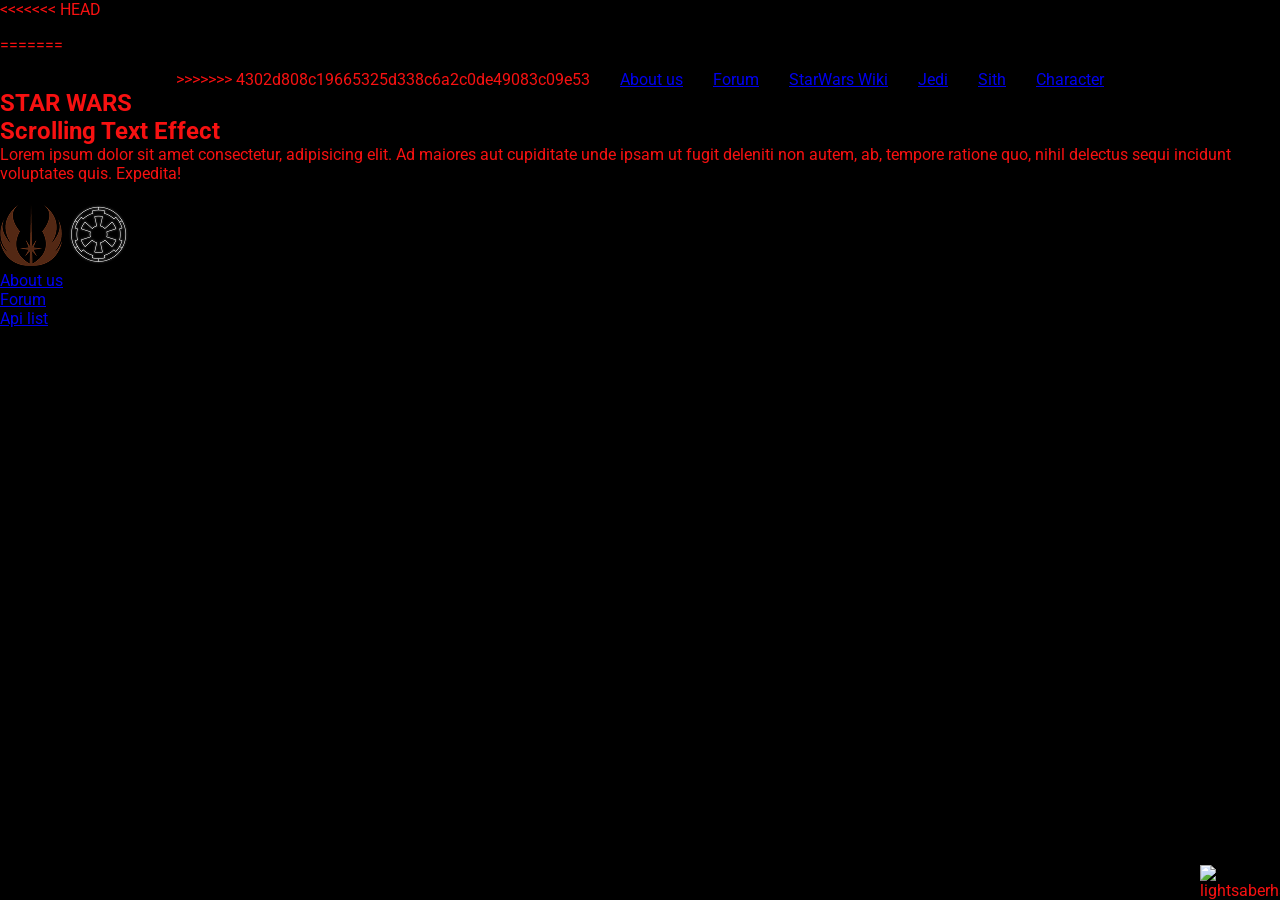
==== index.html @ a145ef0f "resolved merge for header active tags commit" ====
<!doctype html>
<html lang="en">
  <head>
    <meta charset="UTF-8" />
    <meta name="viewport" content="width=device-width, initial-scale=1.0" />
    <link rel="shortcut icon" href="img/favicon.ico" type="image/x-icon" />
    <script src="javascript/lightsaber.js" defer></script>
    <script src="javascript/starbackground.js"defer></script>
    <script src="https://kit.fontawesome.com/493314404e.js" crossorigin="anonymous"></script>
    <link rel="stylesheet" href="css/theme.css" />
    <link rel="stylesheet" href="css/style.css" />
    <link rel="stylesheet" href="css/lightsaber.css" />

    <title>STARWARS WIKI</title>
  </head>
  <body class="darkmode">
    <div id="stars"></div>
    <div class="noise"></div>
    <div id="saberdiv" class="saber-anchor">
      <div id="lightsaber"></div>
    </div>
<<<<<<< HEAD
    <main class="page">
        <header class="site-header">
        <nav class="site-nav" aria-label="Main navigation">
=======
      <header>

        <nav>
          <div class="navbar">
            <button class="menu-toggle" id="menuToggle">
         <img src="img/starfighter.png" alt="menu" class="imgStarfighter" id="imgStarfighter">
        </button>
        <div class="nav-links" id="navLinks">
>>>>>>> 4302d808c19665325d338c6a2c0de49083c09e53
          <a href="src/about.html" class="about">About us</a>
          <a href="src/forum.html" class="forum">Forum</a>
          <a href="index.html" class="wiki active">StarWars Wiki</a>
          <a href="src/jedi.html" class="jedi">Jedi</a>
          <a href="src/sith.html" class="sith">Sith</a>
          <a href="src/character-of-the-day.html" class="character">Character</a>
        </nav>
      </header>
        <div class="wrapper">
          <div class="scroll-text">
            <h1>STAR WARS</h1>
            <h2>Scrolling Text Effect</h2>
            <p>
              Lorem ipsum dolor sit amet consectetur, adipisicing elit. Ad
              maiores aut cupiditate unde ipsam ut fugit deleniti non autem, ab,
              tempore ratione quo, nihil delectus sequi incidunt voluptates
              quis. Expedita!
            </p>
            
          </div>
        </div>
      </main>
      <footer class="footerWrapper">
        <div class="footerMarks">
          <img src="img/Jedi-order.png" alt="">
          <img src="img/Imperial-mark.png" alt="">
        </div>
        <ul class="internalLinkWrapper">
          <li>  <a href="src/about.html" class="about">About us</a></li>
          <li>  <a href="src/forum.html" class="forum">Forum</a></li>
          <li>  <a href="src/apilinks.html" class="character">Api list</a></li>
        </ul>
        <ul class="socialLinkWrapper">
          <li><i class="fa-brands fa-tiktok"></i></li>
          <li><i class="fa-brands fa-instagram"></i></li>
          <li><i class="fa-brands fa-facebook"></i></li>
          <li><i class="fa-brands fa-reddit"></i></li>
        </ul>
      </footer>
    </div>
  </body>
  <script type="module" src="javascript/navbar.js"></script>
</html>
---- css/style.css ----
@import url('https://fonts.googleapis.com/css2?family=Roboto:wght@500;700&display=swap');
:root{
     --navbar-colorone: #2E67F8;
     --navbar-colortwo: #A020F0;
     --navbar-colorthree: #FFE81F;
     --navbar-colorfour: #2FF924;
     --navbar-colorfive: #BC1E22;
    --navbar-colorsix: #ff9f1a;
}
*{
    margin: 0;
    padding: 0;    
    font-family: Roboto
}
body{
    background-color: transparent;
    color: var(--ink);

}

.lightmode{
    background-color: antiquewhite;
    color: rgb(47, 249, 36);
}
.darkmode{
        background-color: rgb(0, 0, 0);
    color: rgb(247, 17, 17);
}

header {
    margin-top: 1rem;
    z-index: 20;
}

/* NAVBAR */

.navbar{
    background-color: transparent;
    display: flex;
    justify-content: center;
    align-items: center;
    position: relative;
     z-index: 1000;
}

.nav-links{
    background-color: transparent;
    display:flex;
    gap:30px;
   
}

.menu-toggle{
    display: none;
    background: none;
    border: none;
    cursor: pointer;
}

.menu-toggle img{
    width: 40px;
}


@media (max-width:768px){

header {
    margin-top: 0.75rem;
}

.navbar{
    justify-content:flex-end;
    padding:10px;
   
    
}

.nav-links{
    display:none;
    flex-direction:column;
    position:absolute;
    top:60px;
    width:100%;
    text-align:center;
    gap:5px;
}

.imgStarfighter{
 
    transform: rotate(-90deg);
}

.imgStarfighter.active{
     transform: rotate(180deg);
}
.nav-links.active{
   
    padding: 10px 0 10px 0;
    display:flex;
<<<<<<< HEAD
    z-index: 10;
=======
    width: 100px;
    gap: 10px;
   
    
>>>>>>> 4302d808c19665325d338c6a2c0de49083c09e53
}

.menu-toggle{
    display:block;
}

}   

.scroll-text{
    justify-content: center;
    justify-self: center;
}
p{
    margin-bottom: 20px;
}
---- css/lightsaber.css ----
.saber-anchor{
  position: fixed;
  bottom: 0;
  right: 0;
  width: 5rem;
  height: 15rem;
  z-index: 10;
}

#lightsaber{
  position: absolute;
  bottom: 7rem;
  left: 50%;
  transform: translateX(-50%);
  width: 1rem;
  border-top-left-radius: 20px;
  border-top-right-radius: 20px;
  border-bottom-left-radius: 15px;
  border-bottom-right-radius: 15px;
background: #24CE24;
background: -moz-linear-gradient(left, #24CE24 0%, #1FB11F 44%, #24CE24 100%);
background: -webkit-linear-gradient(left, #24CE24 0%, #1FB11F 44%, #24CE24 100%);
background: linear-gradient(to right, #24CE24 0%, #1FB11F 44%, #24CE24 100%);
  z-index: 2;
}
#saberhandle{
  position: absolute;
  bottom: 0;
  right: 0;
  width: 5rem;
  z-index: 1;
}
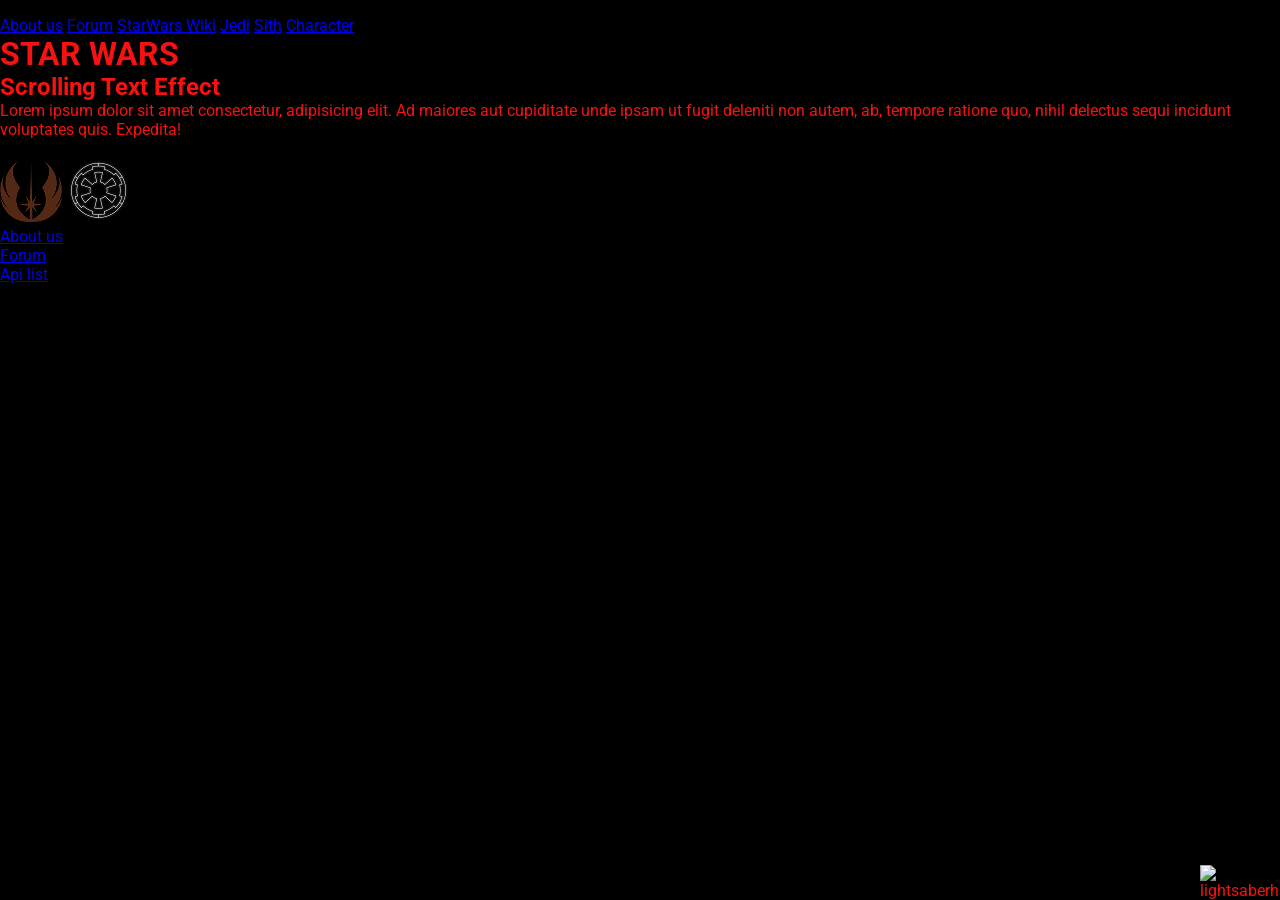
==== commit dc3e7856: "footer added to all pages, styling almost done" ====
--- a/index.html
+++ b/index.html
@@ -19,20 +19,9 @@
     <div id="saberdiv" class="saber-anchor">
       <div id="lightsaber"></div>
     </div>
-<<<<<<< HEAD
     <main class="page">
         <header class="site-header">
         <nav class="site-nav" aria-label="Main navigation">
-=======
-      <header>
-
-        <nav>
-          <div class="navbar">
-            <button class="menu-toggle" id="menuToggle">
-         <img src="img/starfighter.png" alt="menu" class="imgStarfighter" id="imgStarfighter">
-        </button>
-        <div class="nav-links" id="navLinks">
->>>>>>> 4302d808c19665325d338c6a2c0de49083c09e53
           <a href="src/about.html" class="about">About us</a>
           <a href="src/forum.html" class="forum">Forum</a>
           <a href="index.html" class="wiki active">StarWars Wiki</a>
--- a/css/style.css
+++ b/css/style.css
@@ -97,14 +97,10 @@
    
     padding: 10px 0 10px 0;
     display:flex;
-<<<<<<< HEAD
-    z-index: 10;
-=======
     width: 100px;
     gap: 10px;
    
     
->>>>>>> 4302d808c19665325d338c6a2c0de49083c09e53
 }
 
 .menu-toggle{
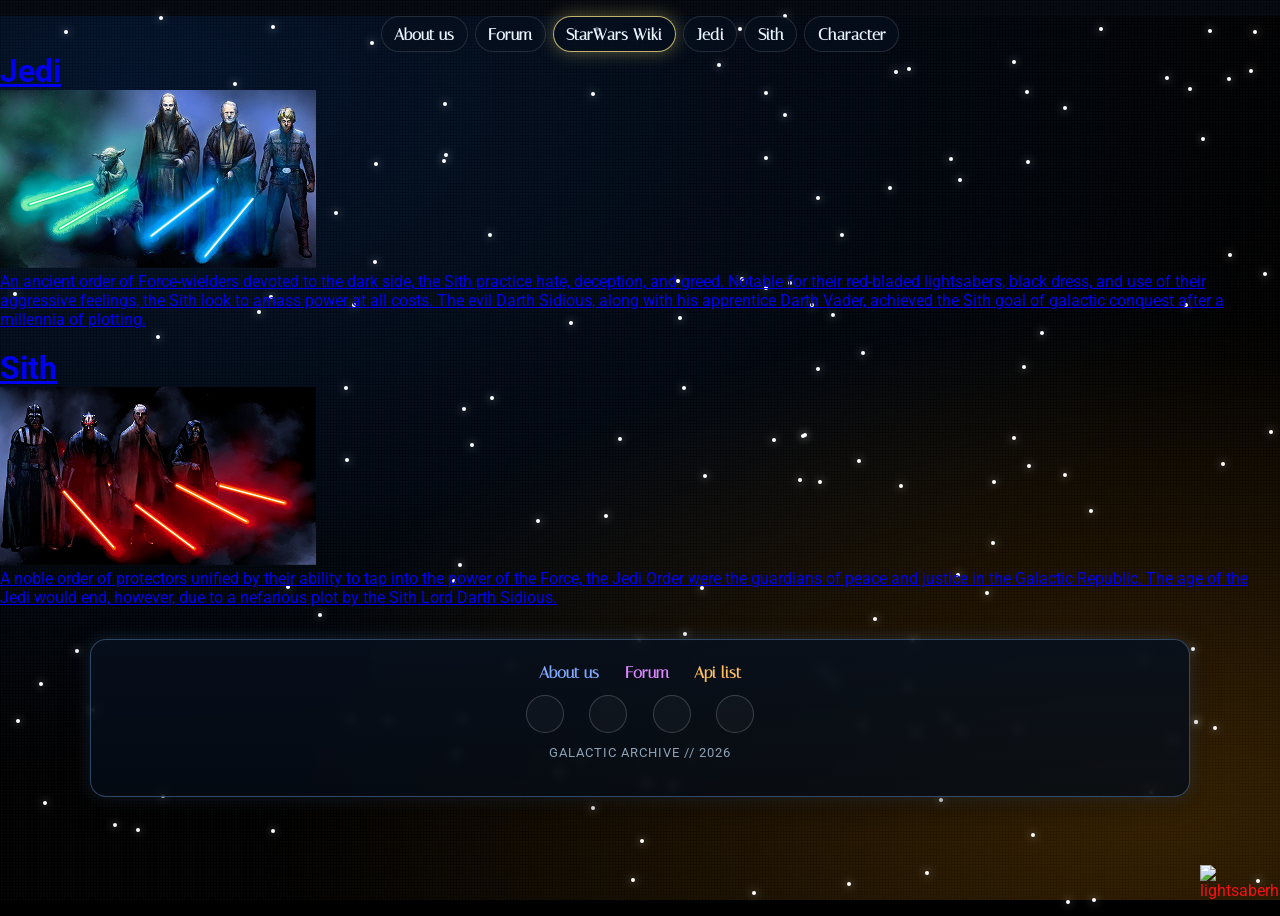
==== commit 769b23bb: "Merge branch 'main' of https://github.com/andi49/Starwars-wiki" ====
--- a/index.html
+++ b/index.html
@@ -5,7 +5,7 @@
     <meta name="viewport" content="width=device-width, initial-scale=1.0" />
     <link rel="shortcut icon" href="img/favicon.ico" type="image/x-icon" />
     <script src="javascript/lightsaber.js" defer></script>
-    <script src="javascript/starbackground.js"defer></script>
+    <script src="javascript/starbackground.js" defer></script>
     <script src="https://kit.fontawesome.com/493314404e.js" crossorigin="anonymous"></script>
     <link rel="stylesheet" href="css/theme.css" />
     <link rel="stylesheet" href="css/style.css" />
@@ -30,25 +30,37 @@
           <a href="src/character-of-the-day.html" class="character">Character</a>
         </nav>
       </header>
-        <div class="wrapper">
-          <div class="scroll-text">
-            <h1>STAR WARS</h1>
-            <h2>Scrolling Text Effect</h2>
-            <p>
-              Lorem ipsum dolor sit amet consectetur, adipisicing elit. Ad
-              maiores aut cupiditate unde ipsam ut fugit deleniti non autem, ab,
-              tempore ratione quo, nihil delectus sequi incidunt voluptates
-              quis. Expedita!
-            </p>
-            
-          </div>
+      <main>
+        <div id="contentwrapper">
+            <div id="jedidiv" class="leftcontent" >
+                <a href="src/jedi.html"><h1>Jedi</h1>
+                <img src="img/Jedi.png" alt="">
+                <div><p>
+
+                    An ancient order of Force-wielders devoted to the dark side, the Sith practice hate, 
+                    deception, and greed. Notable for their red-bladed lightsabers, black dress, 
+                    and use of their aggressive feelings, the Sith look to amass power at all costs. 
+                    The evil Darth Sidious, along with his apprentice Darth Vader,
+                    achieved the Sith goal of galactic conquest after a millennia of plotting.
+                </p>
+                </div>
+                </a>
+            </div>
+            <div id="sithdiv" class="rightcontent">
+                <a href="src/Sith.html">
+                    <h1>Sith</h1>
+                    <img src="img/Sith.png" alt="">
+                    <div>
+                        <p>
+                            A noble order of protectors unified by their ability to tap into the power of the Force, 
+                            the Jedi Order were the guardians of peace and justice in the Galactic Republic. 
+                            The age of the Jedi would end, however, due to a nefarious plot by the Sith Lord Darth Sidious.
+                        </p>
+                    </div>
+                </a>
+            </div>
         </div>
-      </main>
       <footer class="footerWrapper">
-        <div class="footerMarks">
-          <img src="img/Jedi-order.png" alt="">
-          <img src="img/Imperial-mark.png" alt="">
-        </div>
         <ul class="internalLinkWrapper">
           <li>  <a href="src/about.html" class="about">About us</a></li>
           <li>  <a href="src/forum.html" class="forum">Forum</a></li>
@@ -60,6 +72,7 @@
           <li><i class="fa-brands fa-facebook"></i></li>
           <li><i class="fa-brands fa-reddit"></i></li>
         </ul>
+        <p class="footerMeta">Galactic Archive // 2026</p>
       </footer>
     </div>
   </body>
--- a/css/theme.css
+++ b/css/theme.css
@@ -0,0 +1,296 @@
+@import url('https://fonts.googleapis.com/css2?family=Orbitron:wght@500;700&family=Exo+2:wght@400;600&display=swap');
+@import url('https://fonts.googleapis.com/css2?family=Italiana&display=swap');
+
+:root {
+  --ink: #eaf4ff;
+  --muted: #9bb2c7;
+  --accent: #ffd24d;
+  --accent-strong: #ffae00;
+  --panel: rgba(8, 17, 30, 0.82);
+  --line: rgba(122, 182, 255, 0.35);
+  --nav-about: #83a9ff;
+  --nav-forum: #db87ff;
+  --nav-wiki: #ffea86;
+  --nav-jedi: #92ff8c;
+  --nav-sith: #ff8f8f;
+  --nav-character: #ffbe5c;
+}
+
+* {
+  box-sizing: border-box;
+}
+
+html {
+  background-color: #04070d;
+}
+
+body {
+  min-height: 100vh;
+  color: var(--ink);
+  font-family: 'Exo 2', sans-serif;
+  overflow-x: hidden;
+  position: relative;
+  background:
+    radial-gradient(1200px 700px at 10% 10%, rgba(9, 52, 117, 0.35), transparent),
+    radial-gradient(900px 500px at 90% 90%, rgba(255, 153, 0, 0.2), transparent),
+    #04070d;
+  background-attachment: fixed;
+}
+
+#stars {
+  position: fixed;
+  inset: 0;
+  z-index: 0;
+  pointer-events: none;
+}
+
+.star {
+  position: absolute;
+  width: 4px;
+  height: 4px;
+  background-color: #fff;
+  border-radius: 20px;
+  box-shadow: 0 0 10px rgba(255, 255, 255, 0.75);
+  animation: glowing 2s infinite alternate ease-in-out;
+}
+
+.noise {
+  position: fixed;
+  inset: 0;
+  pointer-events: none;
+  opacity: 0.12;
+  background-image: radial-gradient(circle at 2px 2px, rgba(255, 255, 255, 0.2) 1px, transparent 0);
+  background-size: 3px 3px;
+  z-index: 1;
+}
+
+header,
+main,
+footer,
+.saber-anchor {
+  position: relative;
+  z-index: 2;
+}
+
+.site-nav,
+.nav-links {
+  display: flex;
+  flex-wrap: wrap;
+  justify-content: center;
+  gap: 0.45rem;
+  
+}
+
+.site-nav a,
+.nav-links a {
+  text-decoration: none;
+  color: var(--ink);
+  border: 1px solid rgba(255, 255, 255, 0.12);
+  background: rgba(6, 15, 30, 0.68);
+  padding: 0.48rem 0.78rem;
+  border-radius: 999px;
+  transition: transform 180ms ease, box-shadow 180ms ease, border-color 180ms ease;
+}
+
+.about { color: var(--nav-about);
+  font-family: "Italiana", sans-serif;
+  font-weight: 700;
+  font-style: normal; 
+}
+.forum { color: var(--nav-forum);  
+  font-family: "Italiana", sans-serif;
+  font-weight: 700;
+  font-style: normal;
+}
+.wiki { color: var(--nav-wiki);
+  font-family: "Italiana", sans-serif;
+  font-weight: 700;
+  font-style: normal; 
+}
+.jedi { color: var(--nav-jedi);
+  font-family: "Italiana", sans-serif;
+  font-weight: 700;
+  font-style: normal; 
+}
+.sith { color: var(--nav-sith);
+  font-family: "Italiana", sans-serif;
+  font-weight: 700;
+  font-style: normal;
+}
+.character { color: var(--nav-character);
+  font-family: "Italiana", sans-serif;
+  font-weight: 700;
+  font-style: normal;  
+}
+
+.site-nav a:hover,
+.nav-links a:hover {
+  transform: translateY(-2px);
+}
+
+.about:hover {
+  border-color: rgba(131, 169, 255, 0.7);
+  box-shadow: 0 0 18px rgba(131, 169, 255, 0.35);
+}
+
+.forum:hover {
+  border-color: rgba(219, 135, 255, 0.7);
+  box-shadow: 0 0 18px rgba(219, 135, 255, 0.35);
+}
+
+.wiki:hover {
+  border-color: rgba(255, 234, 134, 0.75);
+  box-shadow: 0 0 18px rgba(255, 234, 134, 0.35);
+}
+
+.jedi:hover {
+  border-color: rgba(146, 255, 140, 0.75);
+  box-shadow: 0 0 18px rgba(146, 255, 140, 0.35);
+}
+
+.sith:hover {
+  border-color: rgba(255, 143, 143, 0.75);
+  box-shadow: 0 0 18px rgba(255, 143, 143, 0.35);
+}
+
+.character:hover {
+  border-color: rgba(255, 190, 92, 0.75);
+  box-shadow: 0 0 18px rgba(255, 190, 92, 0.35);
+}
+
+.site-nav .character.active {
+  border-color: rgba(255, 210, 77, 0.55);
+  box-shadow: 0 0 22px rgba(255, 174, 0, 0.26);
+}
+
+.site-nav .about.active {
+  border-color: rgba(131, 169, 255, 0.7);
+  box-shadow: 0 0 18px rgba(131, 169, 255, 0.35);
+}
+
+.site-nav .forum.active {
+  border-color: rgba(219, 135, 255, 0.7);
+  box-shadow: 0 0 18px rgba(219, 135, 255, 0.35);
+}
+
+
+.site-nav .wiki.active {
+  border-color: rgba(255, 234, 134, 0.75);
+  box-shadow: 0 0 18px rgba(255, 234, 134, 0.35);
+}
+
+.site-nav .jedi.active {
+  border-color: rgba(146, 255, 140, 0.75);
+  box-shadow: 0 0 18px rgba(146, 255, 140, 0.35);
+}
+
+.site-nav .sith.active {
+  border-color: rgba(255, 143, 143, 0.75);
+  box-shadow: 0 0 18px rgba(255, 143, 143, 0.35);
+}
+
+@keyframes glowing {
+  0% {
+    opacity: 0.35;
+    transform: scale(0.8);
+  }
+  100% {
+    opacity: 0.9;
+    transform: scale(1.35);
+  }
+}
+
+
+/* FOOTER */
+
+.footerWrapper,
+footer {
+  width: min(1100px, 92%);
+  margin: 2rem auto 1rem;
+  padding: 1rem 1.2rem;
+  border: 1px solid var(--line);
+  border-radius: 16px;
+  background: linear-gradient(180deg, rgba(7, 16, 29, 0.88), rgba(5, 12, 22, 0.82));
+  box-shadow: 0 10px 30px rgba(0, 0, 0, 0.35), 0 0 18px rgba(122, 182, 255, 0.18);
+  backdrop-filter: blur(5px);
+  justify-content: center;
+  justify-self: center;
+}
+
+.socialLinkWrapper,
+.internalLinkWrapper {
+  display: flex;
+  justify-content: center;
+  align-items: center;
+  gap: clamp(0.8rem, 3vw, 1.6rem);
+  padding: 0.4rem 0;
+}
+
+.socialLinkWrapper {
+  font-size: 1.15rem;
+}
+
+.internalLinkWrapper {
+  flex-wrap: wrap;
+  font-size: 1rem;
+}
+
+.socialLinkWrapper li,
+.internalLinkWrapper li {
+  list-style: none;
+}
+
+.internalLinkWrapper a,
+.socialLinkWrapper a {
+  text-decoration: none;
+}
+
+.socialLinkWrapper li {
+  width: 38px;
+  height: 38px;
+  display: grid;
+  place-items: center;
+  border: 1px solid rgba(255, 255, 255, 0.18);
+  border-radius: 999px;
+  background: rgba(255, 255, 255, 0.03);
+  transition: transform 150ms ease, box-shadow 150ms ease, border-color 150ms ease;
+}
+
+.socialLinkWrapper li:hover {
+  transform: translateY(-2px);
+  border-color: rgba(255, 210, 77, 0.5);
+  box-shadow: 0 0 14px rgba(255, 210, 77, 0.22);
+}
+
+.footerMeta {
+  margin-top: 0.35rem;
+  text-align: center;
+  font-size: 0.8rem;
+  letter-spacing: 0.08em;
+  text-transform: uppercase;
+  color: var(--muted);
+  opacity: 0.9;
+}
+
+@media (max-width: 700px) {
+  .footerWrapper,
+  footer {
+    padding: 0.9rem;
+  }
+}
+
+.fa-tiktok{
+    color: white;
+}
+
+.fa-instagram{
+    color: #833ab4;
+}
+
+.fa-facebook{
+    color: blue;
+}
+
+.fa-reddit{
+    color: orangered;
+}
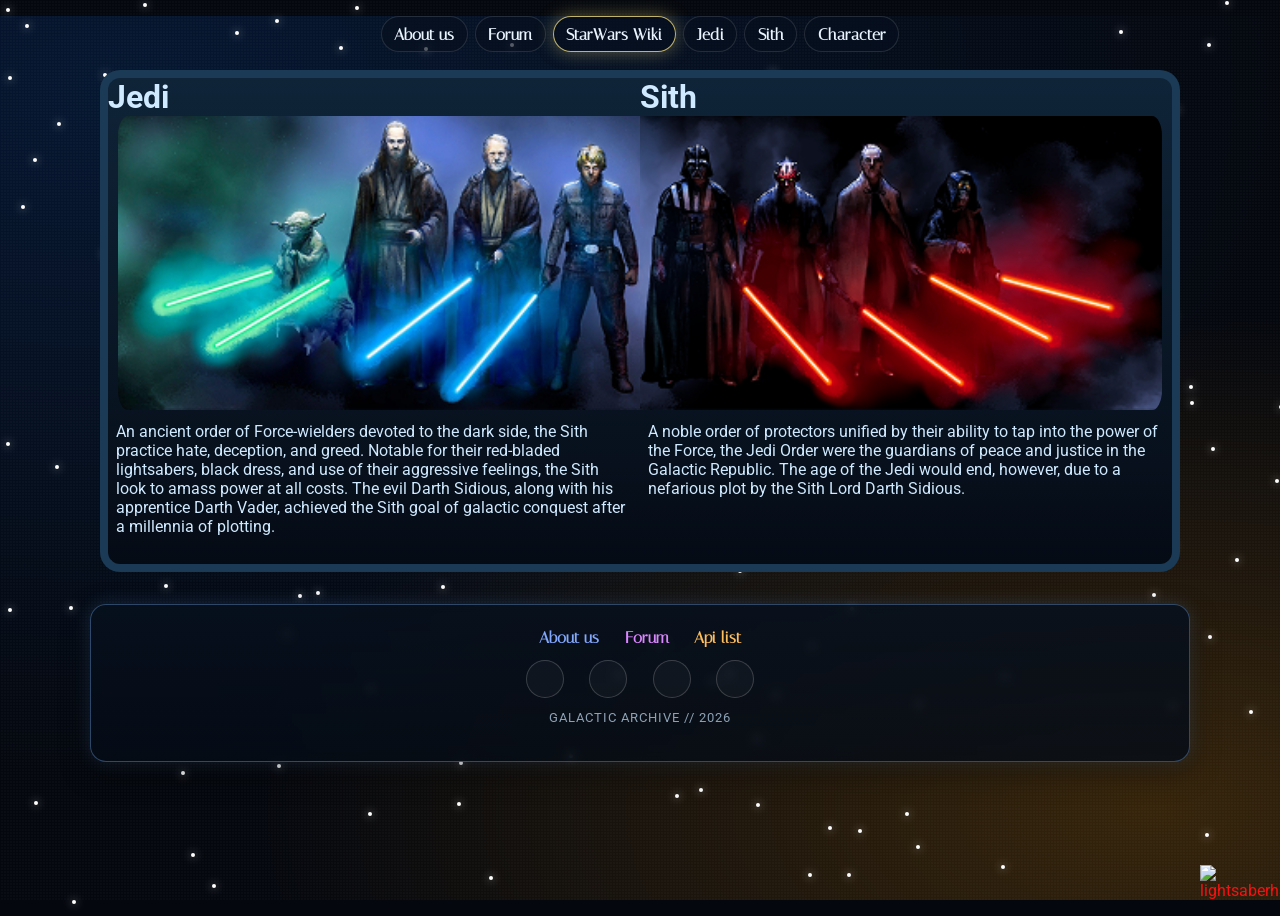
==== commit 5dc7d3c0: "Merge branch 'main' of https://github.com/andi49/Starwars-wiki" ====
--- a/index.html
+++ b/index.html
@@ -7,8 +7,8 @@
     <script src="javascript/lightsaber.js" defer></script>
     <script src="javascript/starbackground.js" defer></script>
     <script src="https://kit.fontawesome.com/493314404e.js" crossorigin="anonymous"></script>
+    <link rel="stylesheet" href="css/style.css" />
     <link rel="stylesheet" href="css/theme.css" />
-    <link rel="stylesheet" href="css/style.css" />
     <link rel="stylesheet" href="css/lightsaber.css" />
 
     <title>STARWARS WIKI</title>
@@ -21,6 +21,9 @@
     </div>
     <main class="page">
         <header class="site-header">
+          <button class="menu-toggle">
+            <img src="img/starfighter.png" alt="" class="imgStarfighter">
+          </button>
         <nav class="site-nav" aria-label="Main navigation">
           <a href="src/about.html" class="about">About us</a>
           <a href="src/forum.html" class="forum">Forum</a>
--- a/css/style.css
+++ b/css/style.css
@@ -19,11 +19,11 @@
 }
 
 .lightmode{
-    background-color: antiquewhite;
+    background-color: transparent;
     color: rgb(47, 249, 36);
 }
 .darkmode{
-        background-color: rgb(0, 0, 0);
+    background-color: transparent;
     color: rgb(247, 17, 17);
 }
 
@@ -50,30 +50,13 @@
    
 }
 
-.menu-toggle{
-    display: none;
-    background: none;
-    border: none;
-    cursor: pointer;
-}
-
-.menu-toggle img{
-    width: 40px;
-}
-
-
 @media (max-width:768px){
 
 header {
     margin-top: 0.75rem;
 }
 
-.navbar{
-    justify-content:flex-end;
-    padding:10px;
-   
-    
-}
+
 
 .nav-links{
     display:none;
@@ -85,28 +68,6 @@
     gap:5px;
 }
 
-.imgStarfighter{
- 
-    transform: rotate(-90deg);
-}
-
-.imgStarfighter.active{
-     transform: rotate(180deg);
-}
-.nav-links.active{
-   
-    padding: 10px 0 10px 0;
-    display:flex;
-    width: 100px;
-    gap: 10px;
-   
-    
-}
-
-.menu-toggle{
-    display:block;
-}
-
 }   
 
 .scroll-text{
@@ -116,5 +77,54 @@
 p{
     margin-bottom: 20px;
 }
+/*content*/
+#contentwrapper{
+    display: grid;
+    grid-template-columns: 50px 50px [content-start] 1fr[content-mid] 1fr [content-end] 50px 50px;
+    color: #cfe9ff;
+    margin-top: 18px;
+    margin-bottom: 18px;
+}
+#contentwrapper a{
+    color: inherit;
+    text-decoration: none;
+}
 
+#contentwrapper img:hover{
+    scale:1.01;
+}
+.leftcontent, .rightcontent{
+    background: linear-gradient(#0f2438, #050b15);
+}
+.leftcontent p, .rightcontent p{
+    padding: 8px;
+}
+.leftcontent{
+    grid-column: content-start;
+    width: 100%;
+    border:8px solid #1a3a55;
+    border-radius: 20px 0px 0px 20px;
+    border-right: none;
+    justify-items: center;
+}
 
+.leftcontent img{
+    padding-left: 10px;
+    width: 100%;
+    border-radius: 20px 0px 0px 20px;
+}
+
+.rightcontent{
+    grid-column: content-mid;
+    width: 100%;
+    border:8px solid #1a3a55;
+    border-radius: 0px 20px 20px 0px;
+    border-left: none;
+    justify-items: center;
+}
+.rightcontent img{
+    padding-right: 10px;
+    width:100%;
+    border-radius: 0px 20px 20px 0px;
+}
+
--- a/css/theme.css
+++ b/css/theme.css
@@ -18,6 +18,8 @@
 
 * {
   box-sizing: border-box;
+  margin: 0;
+  padding: 0;
 }
 
 html {
@@ -25,6 +27,8 @@
 }
 
 body {
+  margin: 0;
+  padding: 0;
   min-height: 100vh;
   color: var(--ink);
   font-family: 'Exo 2', sans-serif;
@@ -53,6 +57,9 @@
   box-shadow: 0 0 10px rgba(255, 255, 255, 0.75);
   animation: glowing 2s infinite alternate ease-in-out;
 }
+.site-header {
+    margin-bottom: 1rem;
+}
 
 .noise {
   position: fixed;
@@ -72,14 +79,59 @@
   z-index: 2;
 }
 
+/* NAVBAR */
 .site-nav,
 .nav-links {
   display: flex;
   flex-wrap: wrap;
   justify-content: center;
   gap: 0.45rem;
+}
+
+.menu-toggle{
+  display: none;
+}
+
+@media (max-width: 800px){
+
+  .menu-toggle{
+    display: block;
+  }
+
+  .site-nav {
+    display: none;
   
-}
+  }
+
+  .site-nav.active {
+   display: flex;
+  flex-direction: column;
+  position: absolute;
+  top: 60px;
+  right: 0;      
+  width: 150px;  
+  text-align: center;
+  gap: 5px;
+background:
+    radial-gradient(1200px 700px at 10% 10%, rgba(9, 52, 117, 0.35), transparent),
+    radial-gradient(900px 500px at 90% 90%, rgba(255, 153, 0, 0.2), transparent),
+    #04070d;
+  }
+
+  .imgStarfighter{
+  display: flex;  
+  position: absolute;
+  right: 0;  
+  transform: rotate(-90deg);
+}
+
+.imgStarfighter.active{
+     transform: rotate(180deg);
+}
+
+
+}
+
 
 .site-nav a,
 .nav-links a {
@@ -277,6 +329,7 @@
   footer {
     padding: 0.9rem;
   }
+
 }
 
 .fa-tiktok{
@@ -293,4 +346,12 @@
 
 .fa-reddit{
     color: orangered;
+}
+
+@view-transition{
+    navigation: auto;   
+}
+::view-transition-group(*):not(site-header){
+  animation: normal;
+  animation-duration: 1s;
 }
--- a/css/lightsaber.css
+++ b/css/lightsaber.css
@@ -8,6 +8,22 @@
 }
 
 #lightsaber{
+  position: absolute;
+  bottom: 7rem;
+  left: 50%;
+  transform: translateX(-50%);
+  width: 1rem;
+  border-top-left-radius: 20px;
+  border-top-right-radius: 20px;
+  border-bottom-left-radius: 15px;
+  border-bottom-right-radius: 15px;
+background: #CE5937;
+/* background: -moz-linear-gradient(left, #CE5937 0%, #954028 50%, #CE5937 100%);
+background: -webkit-linear-gradient(left, #CE5937 0%, #954028 50%, #CE5937 100%);
+background: linear-gradient(to right, #CE5937 0%, #954028 50%, #CE5937 100%); */
+  z-index: 2;
+}
+#sithlightsaber{
   position: absolute;
   bottom: 7rem;
   left: 50%;
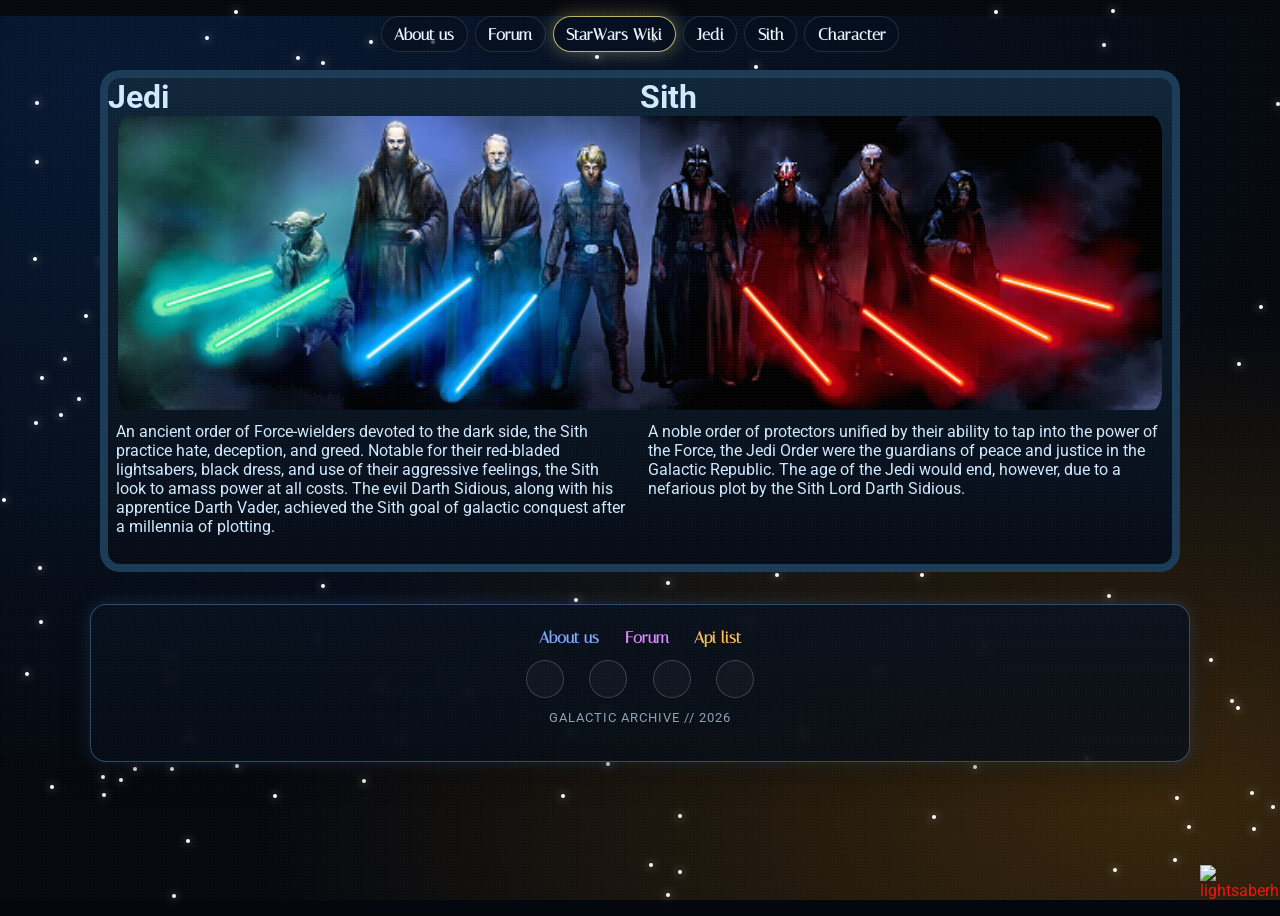
==== commit aac446ce: "Mobile view på index.html" ====
--- a/index.html
+++ b/index.html
@@ -34,7 +34,7 @@
         </nav>
       </header>
       <main>
-        <div id="contentwrapper">
+        <div id="contentwrapper" class="contentwrapper">
             <div id="jedidiv" class="leftcontent" >
                 <a href="src/jedi.html"><h1>Jedi</h1>
                 <img src="img/Jedi.png" alt="">
--- a/css/style.css
+++ b/css/style.css
@@ -50,25 +50,7 @@
    
 }
 
-@media (max-width:768px){
-
-header {
-    margin-top: 0.75rem;
-}
-
-
-
-.nav-links{
-    display:none;
-    flex-direction:column;
-    position:absolute;
-    top:60px;
-    width:100%;
-    text-align:center;
-    gap:5px;
-}
-
-}   
+ 
 
 .scroll-text{
     justify-content: center;
@@ -128,3 +110,42 @@
     border-radius: 0px 20px 20px 0px;
 }
 
+@media (max-width:768px){
+
+header {
+    margin-top: 0.75rem;
+}
+
+.nav-links{
+    display:none;
+    flex-direction:column;
+    position:absolute;
+    top:60px;
+    width:100%;
+    text-align:center;
+    gap:5px;
+}
+
+ #contentwrapper{
+        grid-template-columns: 1fr;
+    }
+
+    .leftcontent{
+        border-radius: 20px;
+        border-right:8px solid #1a3a55;
+        margin-bottom: 50px;
+    }
+
+    .rightcontent{
+        border-radius: 20px;
+        border-left:8px solid #1a3a55;
+    }
+
+    .leftcontent img,
+    .rightcontent img{
+        border-radius: 20px;
+        padding:0;
+    }
+
+
+}  
--- a/css/theme.css
+++ b/css/theme.css
@@ -71,17 +71,22 @@
   z-index: 1;
 }
 
+
+
 header,
 main,
 footer,
 .saber-anchor {
   position: relative;
-  z-index: 2;
-}
+  /* z-index: 2; */
+}
+
+
 
 /* NAVBAR */
 .site-nav,
 .nav-links {
+   z-index: 1000;
   display: flex;
   flex-wrap: wrap;
   justify-content: center;
@@ -96,14 +101,21 @@
 
   .menu-toggle{
     display: block;
+    background: none;
+	
+  }
+
+  nav{
+    z-index: 10;
   }
 
   .site-nav {
     display: none;
-  
+    z-index: 100;
   }
 
   .site-nav.active {
+    z-index: 10000;
    display: flex;
   flex-direction: column;
   position: absolute;
@@ -112,7 +124,7 @@
   width: 150px;  
   text-align: center;
   gap: 5px;
-background:
+  background:
     radial-gradient(1200px 700px at 10% 10%, rgba(9, 52, 117, 0.35), transparent),
     radial-gradient(900px 500px at 90% 90%, rgba(255, 153, 0, 0.2), transparent),
     #04070d;
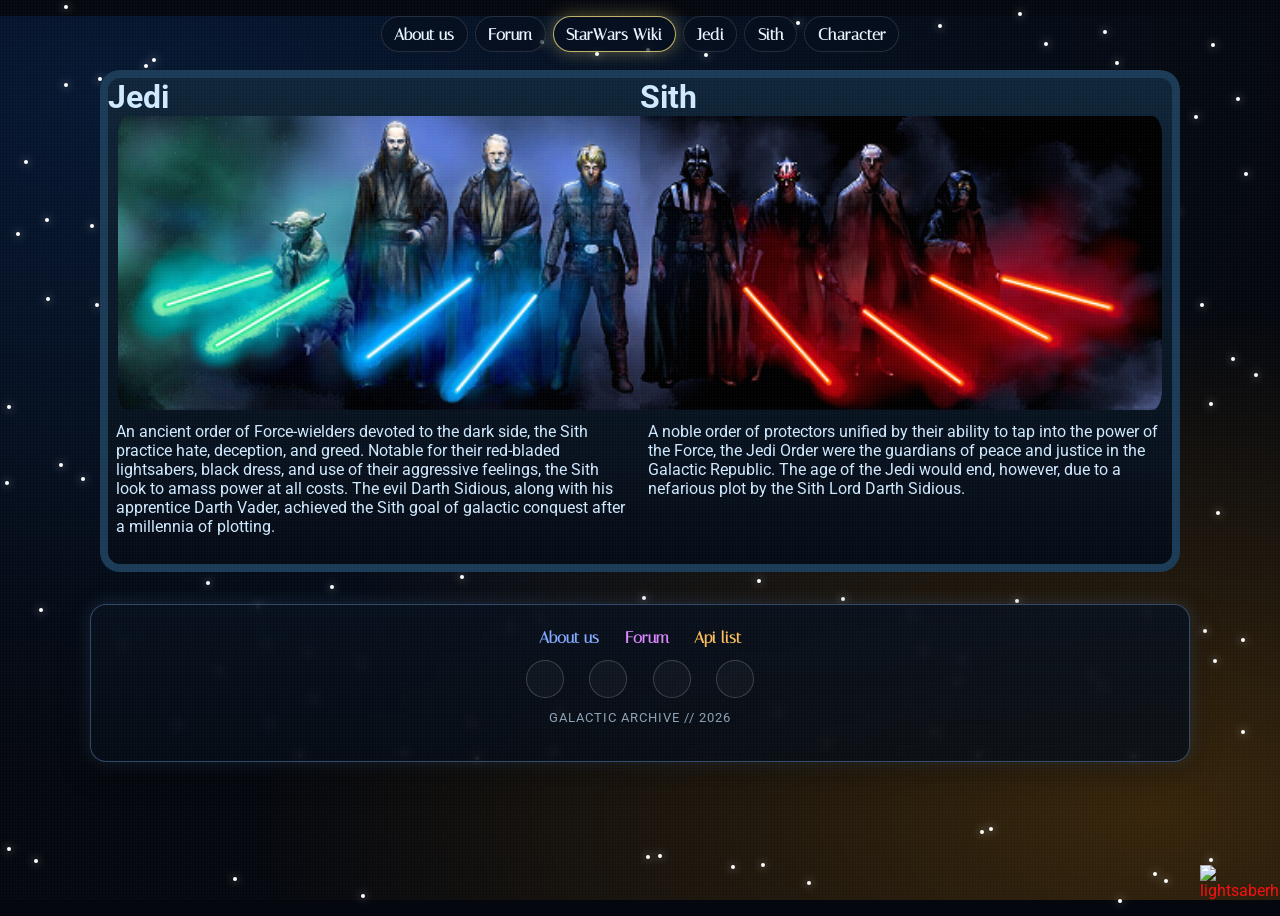
==== commit 8d6cd6e4: "Merge branch 'main' of https://github.com/andi49/Starwars-wiki" ====
--- a/index.html
+++ b/index.html
@@ -29,7 +29,7 @@
           <a href="src/forum.html" class="forum">Forum</a>
           <a href="index.html" class="wiki active">StarWars Wiki</a>
           <a href="src/jedi.html" class="jedi">Jedi</a>
-          <a href="src/sith.html" class="sith">Sith</a>
+          <a href="src/Sith.html" class="sith">Sith</a>
           <a href="src/character-of-the-day.html" class="character">Character</a>
         </nav>
       </header>
--- a/css/style.css
+++ b/css/style.css
@@ -110,6 +110,17 @@
     border-radius: 0px 20px 20px 0px;
 }
 
+#popup {
+  display: none;
+  bottom: 20px;
+}
+
+#popup img{
+    width: 200px;
+}
+
+
+
 @media (max-width:768px){
 
 header {
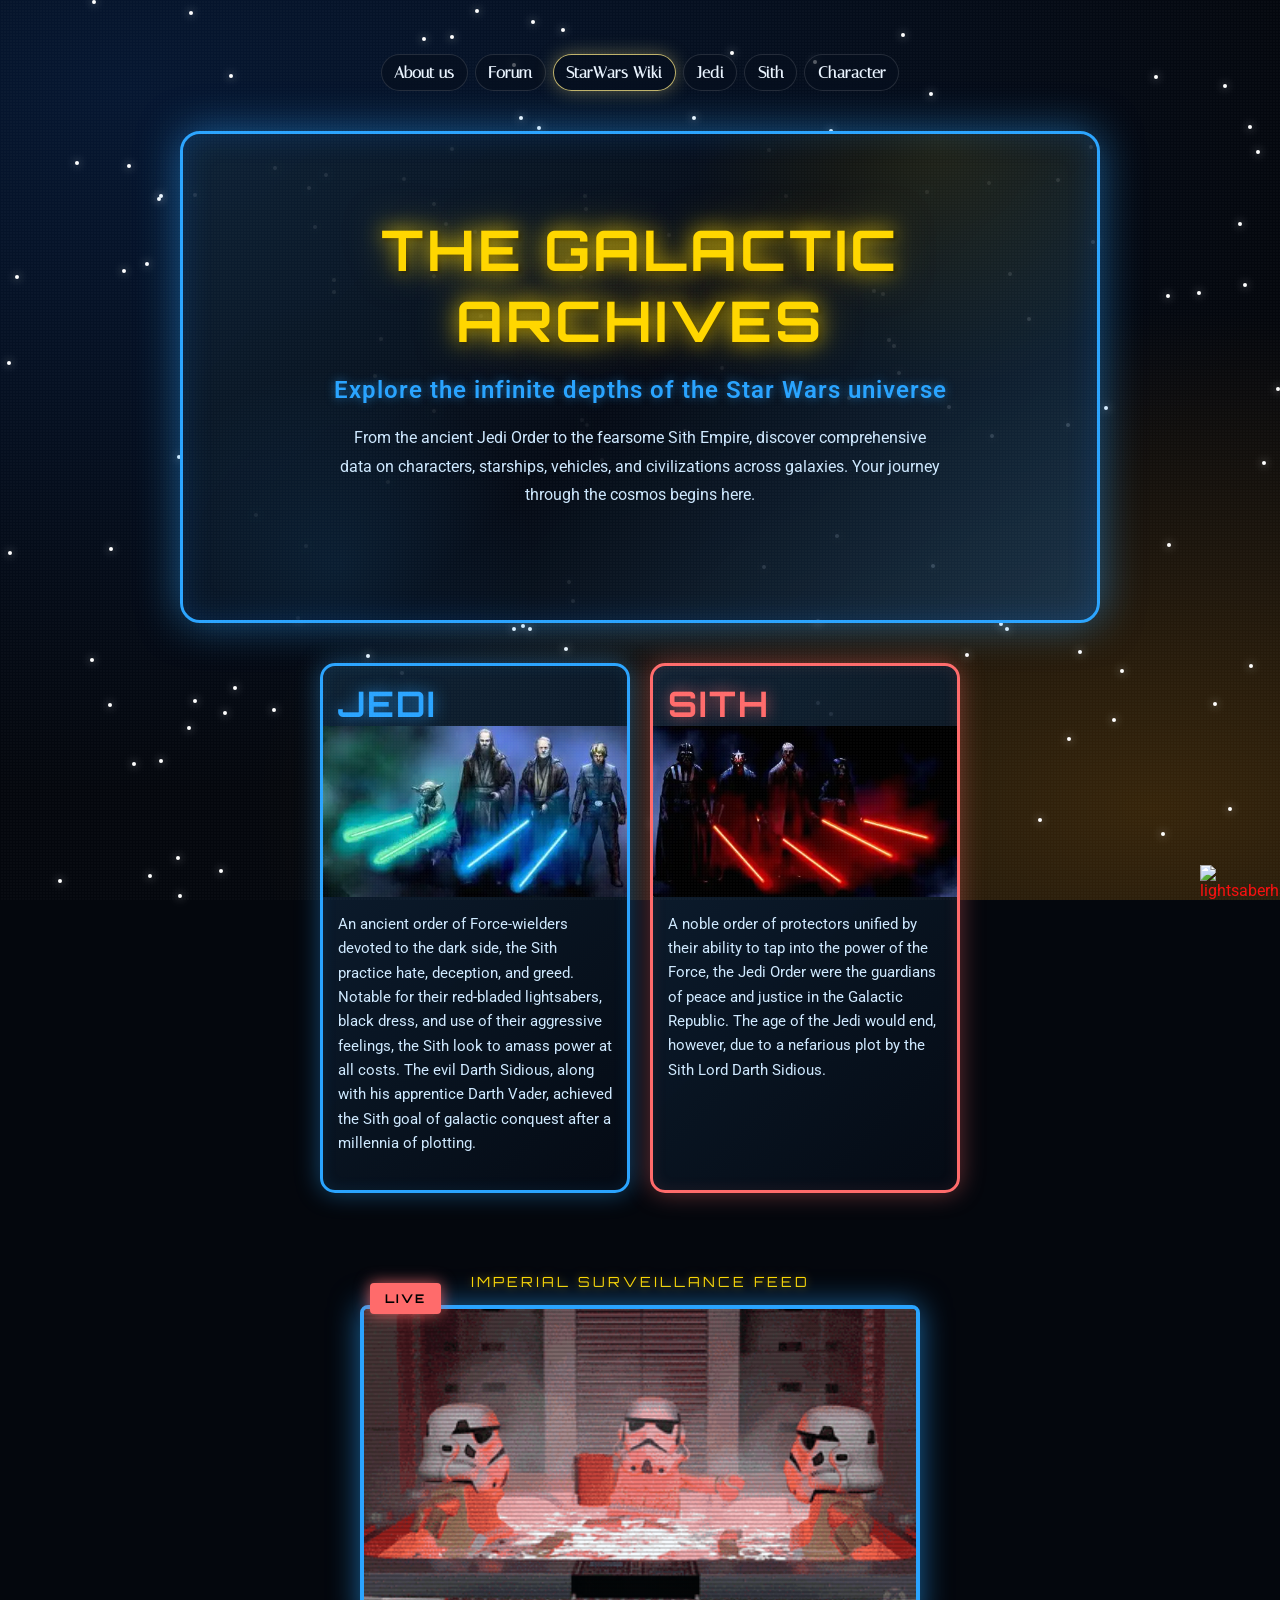
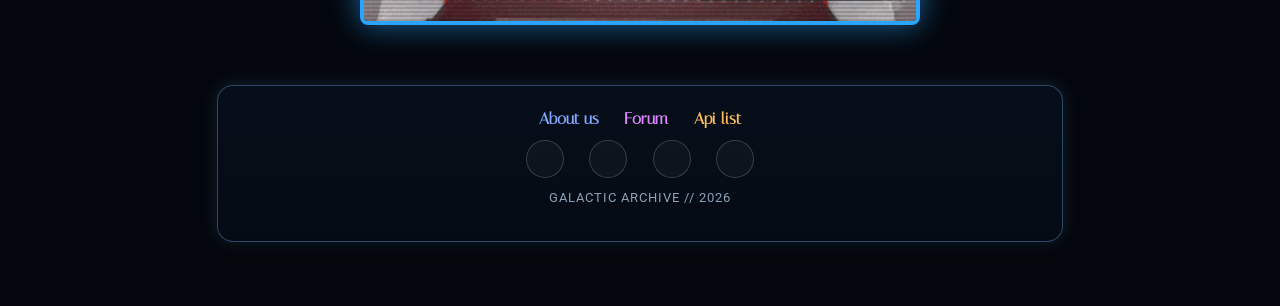
==== commit 1f96d619: "Merge branch 'main' of https://github.com/andi49/Starwars-wiki" ====
--- a/index.html
+++ b/index.html
@@ -10,6 +10,7 @@
     <link rel="stylesheet" href="css/style.css" />
     <link rel="stylesheet" href="css/theme.css" />
     <link rel="stylesheet" href="css/lightsaber.css" />
+    <link rel="stylesheet" href="css/mailbox.css" />
 
     <title>STARWARS WIKI</title>
   </head>
@@ -34,10 +35,22 @@
         </nav>
       </header>
       <main>
+        <section class="hero-section">
+          <div class="hero-content">
+            <h1 class="hero-title">THE GALACTIC ARCHIVES</h1>
+            <p class="hero-subtitle">Explore the infinite depths of the Star Wars universe</p>
+            <p class="hero-description">
+              From the ancient Jedi Order to the fearsome Sith Empire, discover comprehensive data on characters, 
+              starships, vehicles, and civilizations across galaxies. Your journey through the cosmos begins here.
+            </p>
+          </div>
+          <div class="hero-glow"></div>
+        </section>
+
         <div id="contentwrapper" class="contentwrapper">
             <div id="jedidiv" class="leftcontent" >
                 <a href="src/jedi.html"><h1>Jedi</h1>
-                <img src="img/Jedi.png" alt="">
+                <img src="img/jedi.webp" alt="Jedi Order">
                 <div><p>
 
                     An ancient order of Force-wielders devoted to the dark side, the Sith practice hate, 
@@ -52,7 +65,7 @@
             <div id="sithdiv" class="rightcontent">
                 <a href="src/Sith.html">
                     <h1>Sith</h1>
-                    <img src="img/Sith.png" alt="">
+                    <img src="img/sith.webp" alt="Sith Empire">
                     <div>
                         <p>
                             A noble order of protectors unified by their ability to tap into the power of the Force, 
@@ -63,6 +76,16 @@
                 </a>
             </div>
         </div>
+
+        <div class="imperial-feed-container">
+          <div class="live-indicator">LIVE</div>
+          <div class="feed-label">IMPERIAL SURVEILLANCE FEED</div>
+          <div class="surveillance-feed">
+            <img src="img/jacuzzi.gif" alt="Imperial Surveillance">
+            <div class="scanlines"></div>
+          </div>
+        </div>
+
       <footer class="footerWrapper">
         <ul class="internalLinkWrapper">
           <li>  <a href="src/about.html" class="about">About us</a></li>
--- a/css/style.css
+++ b/css/style.css
@@ -1,4 +1,5 @@
 @import url('https://fonts.googleapis.com/css2?family=Roboto:wght@500;700&display=swap');
+@import url('https://fonts.googleapis.com/css2?family=Orbitron:wght@400;700;900&display=swap');
 :root{
      --navbar-colorone: #2E67F8;
      --navbar-colortwo: #A020F0;
@@ -32,6 +33,100 @@
     z-index: 20;
 }
 
+/* HERO SECTION */
+
+.hero-section {
+    position: relative;
+    width: 100%;
+    padding: 80px 20px;
+    background: linear-gradient(135deg, rgba(15, 36, 56, 0.9) 0%, rgba(5, 11, 21, 0.95) 50%, rgba(26, 58, 85, 0.8) 100%);
+    border: 3px solid #2aa4ff;
+    border-radius: 20px;
+    margin: 40px auto;
+    max-width: 1000px;
+    overflow: hidden;
+    box-shadow: 0 0 40px rgba(42, 164, 255, 0.5), inset 0 0 30px rgba(0, 120, 255, 0.2);
+    text-align: center;
+}
+
+.hero-section::before {
+    content: '';
+    position: absolute;
+    top: -50%;
+    right: -10%;
+    width: 500px;
+    height: 500px;
+    background: radial-gradient(circle, rgba(255, 215, 0, 0.1) 0%, transparent 70%);
+    border-radius: 50%;
+    pointer-events: none;
+}
+
+.hero-section::after {
+    content: '';
+    position: absolute;
+    bottom: -30%;
+    left: -5%;
+    width: 400px;
+    height: 400px;
+    background: radial-gradient(circle, rgba(42, 164, 255, 0.1) 0%, transparent 70%);
+    border-radius: 50%;
+    pointer-events: none;
+}
+
+.hero-content {
+    position: relative;
+    z-index: 2;
+    color: #cfe9ff;
+}
+
+.hero-title {
+    font-family: 'Orbitron', sans-serif;
+    font-size: 3.5rem;
+    font-weight: bold;
+    color: #FFD700;
+    text-shadow: 
+        0 0 20px rgba(255, 215, 0, 0.8),
+        0 0 40px rgba(255, 215, 0, 0.5),
+        2px 2px 4px rgba(0, 0, 0, 0.8);
+    margin-bottom: 20px;
+    letter-spacing: 3px;
+    animation: glowPulse 3s ease-in-out infinite;
+}
+
+@keyframes glowPulse {
+    0%, 100% {
+        text-shadow: 
+            0 0 20px rgba(255, 215, 0, 0.8),
+            0 0 40px rgba(255, 215, 0, 0.5),
+            2px 2px 4px rgba(0, 0, 0, 0.8);
+    }
+    50% {
+        text-shadow: 
+            0 0 30px rgba(255, 215, 0, 1),
+            0 0 60px rgba(255, 215, 0, 0.7),
+            2px 2px 4px rgba(0, 0, 0, 0.8);
+    }
+}
+
+.hero-subtitle {
+    font-size: 1.5rem;
+    color: #2aa4ff;
+    margin-bottom: 20px;
+    font-weight: 600;
+    letter-spacing: 1px;
+    text-shadow: 0 0 10px rgba(42, 164, 255, 0.6);
+}
+
+.hero-description {
+    font-size: 1rem;
+    color: #cfe9ff;
+    margin-bottom: 30px;
+    line-height: 1.8;
+    max-width: 600px;
+    margin-left: auto;
+    margin-right: auto;
+}
+
 /* NAVBAR */
 
 .navbar{
@@ -64,50 +159,110 @@
     display: grid;
     grid-template-columns: 50px 50px [content-start] 1fr[content-mid] 1fr [content-end] 50px 50px;
     color: #cfe9ff;
-    margin-top: 18px;
-    margin-bottom: 18px;
+    margin-top: 40px;
+    margin-bottom: 40px;
+    gap: 20px;
 }
 #contentwrapper a{
     color: inherit;
     text-decoration: none;
-}
-
-#contentwrapper img:hover{
-    scale:1.01;
-}
+    display: flex;
+    flex-direction: column;
+    width: 100%;
+    height: 100%;
+}
+
 .leftcontent, .rightcontent{
-    background: linear-gradient(#0f2438, #050b15);
-}
+    background: linear-gradient(135deg, rgba(15, 36, 56, 0.9), rgba(5, 11, 21, 0.95));
+    transition: all 0.4s ease;
+    position: relative;
+    overflow: hidden;
+    display: flex;
+    flex-direction: column;
+}
+
+.leftcontent:hover, .rightcontent:hover {
+    transform: translateY(-5px);
+}
+
+.leftcontent h1, .rightcontent h1 {
+    font-family: 'Orbitron', sans-serif;
+    font-size: 2.2rem;
+    letter-spacing: 2px;
+    margin: 0;
+    padding: 15px 15px 0 15px;
+    text-transform: uppercase;
+    text-shadow: 0 0 15px rgba(255, 215, 0, 0.5);
+    flex-shrink: 0;
+}
+
 .leftcontent p, .rightcontent p{
-    padding: 8px;
-}
+    padding: 15px;
+    font-size: 0.95rem;
+    line-height: 1.6;
+    flex: 1;
+}
+
+.leftcontent > div, .rightcontent > div {
+    flex: 1;
+    display: flex;
+    flex-direction: column;
+}
+
 .leftcontent{
     grid-column: content-start;
     width: 100%;
-    border:8px solid #1a3a55;
-    border-radius: 20px 0px 0px 20px;
-    border-right: none;
+    border: 3px solid #2aa4ff;
+    border-radius: 15px;
+    border-right: 3px solid #2aa4ff;
     justify-items: center;
+    box-shadow: 0 0 25px rgba(42, 164, 255, 0.4), inset 0 0 15px rgba(42, 164, 255, 0.1);
+}
+
+.leftcontent:hover {
+    border-color: #3bb5ff;
+    box-shadow: 0 0 40px rgba(42, 164, 255, 0.7), inset 0 0 20px rgba(42, 164, 255, 0.2);
+}
+
+.leftcontent h1 {
+    color: #2aa4ff;
+    text-shadow: 0 0 15px rgba(42, 164, 255, 0.7);
 }
 
 .leftcontent img{
-    padding-left: 10px;
     width: 100%;
-    border-radius: 20px 0px 0px 20px;
+    height: auto;
+    padding: 0;
+    display: block;
+    flex-shrink: 0;
 }
 
 .rightcontent{
     grid-column: content-mid;
     width: 100%;
-    border:8px solid #1a3a55;
-    border-radius: 0px 20px 20px 0px;
-    border-left: none;
+    border: 3px solid #FF6B6B;
+    border-radius: 15px;
+    border-left: 3px solid #FF6B6B;
     justify-items: center;
-}
+    box-shadow: 0 0 25px rgba(255, 107, 107, 0.4), inset 0 0 15px rgba(255, 107, 107, 0.1);
+}
+
+.rightcontent:hover {
+    border-color: #ff7f7f;
+    box-shadow: 0 0 40px rgba(255, 107, 107, 0.7), inset 0 0 20px rgba(255, 107, 107, 0.2);
+}
+
+.rightcontent h1 {
+    color: #FF6B6B;
+    text-shadow: 0 0 15px rgba(255, 107, 107, 0.7);
+}
+
 .rightcontent img{
-    padding-right: 10px;
     width:100%;
-    border-radius: 0px 20px 20px 0px;
+    height: auto;
+    padding: 0;
+    display: block;
+    flex-shrink: 0;
 }
 
 #popup {
@@ -125,6 +280,72 @@
 
 header {
     margin-top: 0.75rem;
+}
+
+.hero-section {
+    padding: 50px 15px;
+    margin: 30px auto;
+    border-width: 2px;
+}
+
+.hero-title {
+    font-size: 2.5rem;
+    letter-spacing: 2px;
+}
+
+.hero-subtitle {
+    font-size: 1.2rem;
+    letter-spacing: 0.5px;
+}
+
+.hero-description {
+    font-size: 0.95rem;
+    margin-bottom: 30px;
+}
+
+.hero-buttons {
+    gap: 15px;
+}
+
+.btn {
+    padding: 12px 24px;
+    font-size: 0.9rem;
+}
+
+#contentwrapper {
+    grid-template-columns: 1fr;
+    gap: 25px;
+    margin-top: 30px;
+    margin-bottom: 30px;
+}
+
+.leftcontent, .rightcontent {
+    border-radius: 15px;
+}
+
+.leftcontent h1, .rightcontent h1 {
+    font-size: 1.8rem;
+    letter-spacing: 1.5px;
+}
+
+.leftcontent {
+    grid-column: auto;
+    border-radius: 15px;
+    border-width: 3px;
+}
+
+.leftcontent img {
+    border-radius: 12px 12px 0px 0px;
+}
+
+.rightcontent {
+    grid-column: auto;
+    border-radius: 15px;
+    border-width: 3px;
+}
+
+.rightcontent img {
+    border-radius: 12px 12px 0px 0px;
 }
 
 .nav-links{
@@ -159,4 +380,51 @@
     }
 
 
-}  +}
+
+@media (max-width: 480px) {
+    .hero-section {
+        padding: 40px 12px;
+        margin: 20px auto;
+        border-width: 2px;
+    }
+
+    .hero-title {
+        font-size: 1.8rem;
+        letter-spacing: 1.5px;
+        margin-bottom: 15px;
+    }
+
+    .hero-subtitle {
+        font-size: 1rem;
+        margin-bottom: 15px;
+    }
+
+    .hero-description {
+        font-size: 0.85rem;
+        margin-bottom: 20px;
+        line-height: 1.6;
+    }
+
+    #contentwrapper {
+        grid-template-columns: 1fr;
+        gap: 15px;
+        margin-top: 25px;
+        margin-bottom: 25px;
+    }
+
+    .leftcontent h1, .rightcontent h1 {
+        font-size: 1.5rem;
+        letter-spacing: 1px;
+        margin: 15px 0 8px 0;
+    }
+
+    .leftcontent p, .rightcontent p {
+        padding: 12px;
+        font-size: 0.85rem;
+    }
+
+    .leftcontent, .rightcontent {
+        border-width: 2px;
+    }
+}
--- a/css/mailbox.css
+++ b/css/mailbox.css
@@ -0,0 +1,543 @@
+:root {
+    --mailbox-colorone: #0b1c2d;
+    --mailbox-colortwo: #050b15;
+    --mailbox-colorThree: #2aa4ff;
+    --mailbox-colorFour: #cfe9ff;
+    --mailbox-colorFive: #9fd8ff;
+    --mailbox-fontone: 'Gill Sans', 'Gill Sans MT', Calibri, 'Trebuchet MS', sans-serif;
+}
+
+* {
+    margin: 0;
+    padding: 0;
+    box-sizing: border-box;
+}
+
+.page {
+    width: min(920px, 92vw);
+    margin: 0 auto;
+    padding: 2.4rem 0 3rem;
+}
+
+.site-header {
+    margin-bottom: 1rem;
+}
+
+.computer {
+    max-width: 700px;
+    margin: auto;
+    padding: 40px;
+    display: flex;
+    justify-content: center;
+    background: linear-gradient(#0f2438, #050b15);
+    border: 8px solid #1a3a55;
+    border-radius: 20px;
+    box-shadow: 0 0 25px rgba(0, 150, 255, 0.4), inset 0 0 30px rgba(0, 80, 150, 0.4);
+}
+
+.fee{
+    font-family: 'Gill Sans', 'Gill Sans MT', Calibri, 'Trebuchet MS', sans-serif;
+    color: #f2c94c;
+    font-weight: bold;
+    font-size: 20px;
+}
+
+.mailbox {
+    width: 100%;
+    padding: 20px;
+    background: linear-gradient(180deg, var(--mailbox-colorone), var(--mailbox-colortwo));
+    border-radius: 1rem;
+    border: 0.5rem solid var(--mailbox-colorThree);
+    box-shadow: 0 0 15px rgba(0, 170, 255, 0.6), inset 0 0 20px rgba(0, 120, 255, 0.3);
+    color: #cfe9ff;
+    font-family: 'Gill Sans', 'Gill Sans MT', Calibri, 'Trebuchet MS', sans-serif;
+}
+
+.mailbox .mailbox-tittle {
+    font-size: 2rem;
+    letter-spacing: 2px;
+    color: var(--mailbox-colorFive);
+    text-shadow: 0 0 8px var(--mailbox-colorThree);
+    margin-bottom: 10px;
+    text-align: center;
+    font-weight: bold;
+}
+
+.mailbox .mailbox-tittle h1 {
+    font-family: 'Orbitron', sans-serif !important;
+    margin: 0;
+}
+
+.input-field {
+    font-family: 'Gill Sans', 'Gill Sans MT', Calibri, 'Trebuchet MS', sans-serif;
+    width: 100%;
+    padding: 10px;
+    margin-bottom: 12px;
+    border-radius: 6px;
+    border: 1px solid var(--mailbox-colorThree);
+    background: linear-gradient(var(--mailbox-colorone), var(--mailbox-colortwo));
+    color: var(--mailbox-colorFour);
+    box-shadow: inset 0 0 10px rgba(0, 120, 255, 0.4);
+}
+
+.text-area {
+    height: 220px;
+    resize: none;
+}
+
+.send-btn {
+    font-family: 'Gill Sans', 'Gill Sans MT', Calibri, 'Trebuchet MS', sans-serif;
+    padding: 12px 28px;
+    border-radius: 10px;
+    border: 1px solid var(--mailbox-colorFive);
+    background: linear-gradient(#7f9eb5, #4e6c82);
+    color: #0c1a2c;
+    font-weight: bold;
+    letter-spacing: 1px;
+    cursor: pointer;
+    box-shadow: inset 0 2px 4px rgba(255, 255, 255, 0.4), 0 0 10px rgba(0, 150, 255, 0.5);
+}
+
+.send-btn:hover {
+    background: linear-gradient(#9fc2db, #5f89a6);
+}
+
+/* Popup Styling */
+#popup {
+    position: fixed;
+    top: 0;
+    left: 0;
+    width: 100%;
+    height: 100%;
+    display: none;
+    justify-content: center;
+    align-items: center;
+    z-index: 2000;
+    background: rgba(0, 0, 0, 0.7);
+    backdrop-filter: blur(3px);
+}
+
+.popup-content {
+    background: linear-gradient(135deg, rgba(11, 28, 45, 0.95), rgba(5, 11, 21, 0.95));
+    border: 3px solid #2aa4ff;
+    border-radius: 15px;
+    padding: 40px;
+    max-width: 500px;
+    width: 90%;
+    box-shadow: 0 0 30px rgba(42, 164, 255, 0.6), inset 0 0 20px rgba(0, 120, 255, 0.3);
+    text-align: center;
+    position: relative;
+}
+
+.popup-content.success {
+    border-color: #FFD700;
+    box-shadow: 0 0 30px rgba(255, 215, 0, 0.6), inset 0 0 20px rgba(255, 150, 0, 0.2);
+}
+
+.popup-content.error {
+    border-color: #FF6B6B;
+    box-shadow: 0 0 30px rgba(255, 107, 107, 0.6), inset 0 0 20px rgba(255, 100, 100, 0.2);
+}
+
+.popup-content.loading {
+    border-color: #2aa4ff;
+}
+
+.popup-message {
+    display: flex;
+    align-items: center;
+    justify-content: center;
+    flex-direction: column;
+    gap: 20px;
+}
+
+.popup-message p {
+    color: #cfe9ff;
+    font-size: 18px;
+    font-family: 'Gill Sans', sans-serif;
+    letter-spacing: 1px;
+    margin: 0;
+}
+
+.popup-content.success .popup-message p {
+    color: #FFD700;
+}
+
+.popup-content.error .popup-message p {
+    color: #FF6B6B;
+}
+
+/* Loading Spinner Animation */
+.loading-spinner {
+    width: 40px;
+    height: 40px;
+    border: 4px solid rgba(42, 164, 255, 0.3);
+    border-top: 4px solid #2aa4ff;
+    border-radius: 50%;
+    animation: spin 1s linear infinite;
+}
+
+@keyframes spin {
+    0% { transform: rotate(0deg); }
+    100% { transform: rotate(360deg); }
+}
+
+/* Success Icon Animation */
+.popup-content.error::before {
+    content: "!";
+    display: block;
+    font-size: 48px;
+    color: #FF6B6B;
+    margin-bottom: 10px;
+    animation: slideInScale 0.5s ease-out;
+}
+
+.popup-content.success::before {
+    content: "✓";
+    display: block;
+    font-size: 48px;
+    color: #FFD700;
+    margin-bottom: 10px;
+    animation: slideInScale 0.5s ease-out;
+}
+
+.popup-close {
+    position: absolute;
+    top: 15px;
+    right: 15px;
+    width: 30px;
+    height: 30px;
+    border: 2px solid #FF6B6B;
+    background: rgba(255, 107, 107, 0.2);
+    color: #FF6B6B;
+    border-radius: 50%;
+    font-size: 24px;
+    cursor: pointer;
+    display: flex;
+    align-items: center;
+    justify-content: center;
+    transition: all 0.3s ease;
+    padding: 0;
+}
+
+.popup-close:hover {
+    background: rgba(255, 107, 107, 0.4);
+    box-shadow: 0 0 15px rgba(255, 107, 107, 0.6);
+    transform: scale(1.1);
+}
+
+.popup-close:active {
+    transform: scale(0.95);
+}
+
+@keyframes slideInScale {
+    from {
+        transform: scale(0);
+        opacity: 0;
+    }
+    to {
+        transform: scale(1);
+        opacity: 1;
+    }
+}
+
+/* Imperial Surveillance Feed Styling */
+.imperial-feed-container {
+    max-width: 600px;
+    margin: 60px auto 40px;
+    padding: 20px;
+    position: relative;
+}
+
+.live-indicator {
+    position: absolute;
+    top: 30px;
+    left: 30px;
+    background: #FF6B6B;
+    color: #000;
+    padding: 8px 15px;
+    border-radius: 4px;
+    font-family: 'Orbitron', sans-serif;
+    font-size: 12px;
+    font-weight: bold;
+    letter-spacing: 2px;
+    z-index: 10;
+    animation: pulse-live 1s infinite;
+    box-shadow: 0 0 15px rgba(255, 107, 107, 0.8);
+}
+
+@keyframes pulse-live {
+    0%, 100% {
+        opacity: 1;
+        box-shadow: 0 0 15px rgba(255, 107, 107, 0.8);
+    }
+    50% {
+        opacity: 0.6;
+        box-shadow: 0 0 25px rgba(255, 107, 107, 1);
+    }
+}
+
+.feed-label {
+    text-align: center;
+    color: #FFD700;
+    font-family: 'Orbitron', sans-serif;
+    font-size: 14px;
+    letter-spacing: 3px;
+    margin-bottom: 15px;
+    text-transform: uppercase;
+    text-shadow: 0 0 10px rgba(255, 215, 0, 0.5);
+}
+
+.surveillance-feed {
+    position: relative;
+    border: 4px solid #2aa4ff;
+    border-radius: 8px;
+    overflow: hidden;
+    box-shadow: 0 0 30px rgba(42, 164, 255, 0.6), inset 0 0 20px rgba(0, 120, 255, 0.2);
+    background: #000;
+}
+
+.surveillance-feed img {
+    display: block;
+    width: 100%;
+    height: auto;
+}
+
+/* Scanlines Overlay */
+.scanlines {
+    position: absolute;
+    top: 0;
+    left: 0;
+    width: 100%;
+    height: 100%;
+    pointer-events: none;
+    background: repeating-linear-gradient(
+        0deg,
+        rgba(0, 0, 0, 0.15),
+        rgba(0, 0, 0, 0.15) 2px,
+        transparent 2px,
+        transparent 4px
+    );
+    animation: scanlines-move 8s linear infinite;
+}
+
+@keyframes scanlines-move {
+    0% {
+        transform: translateY(0);
+    }
+    100% {
+        transform: translateY(10px);
+    }
+}
+
+/* Optional: Add some glitch/flicker effect */
+.surveillance-feed::before {
+    content: '';
+    position: absolute;
+    top: 0;
+    left: 0;
+    width: 100%;
+    height: 100%;
+    background: linear-gradient(
+        90deg,
+        transparent 0%,
+        rgba(42, 164, 255, 0.03) 50%,
+        transparent 100%
+    );
+    animation: flicker 0.15s infinite;
+    pointer-events: none;
+}
+
+@keyframes flicker {
+    0% {
+        opacity: 0.27861;
+    }
+    5% {
+        opacity: 0.34769;
+    }
+    10% {
+        opacity: 0.23099;
+    }
+    15% {
+        opacity: 0.98892;
+    }
+    20% {
+        opacity: 0.95033;
+    }
+    25% {
+        opacity: 0.40882;
+    }
+    30% {
+        opacity: 0.80098;
+    }
+    35% {
+        opacity: 0.87917;
+    }
+    40% {
+        opacity: 0.90834;
+    }
+    45% {
+        opacity: 0.96449;
+    }
+    50% {
+        opacity: 1;
+    }
+    55% {
+        opacity: 0.96449;
+    }
+    60% {
+        opacity: 0.89654;
+    }
+    65% {
+        opacity: 0.99631;
+    }
+    70% {
+        opacity: 0.97718;
+    }
+    75% {
+        opacity: 0.97438;
+    }
+    80% {
+        opacity: 0.95807;
+    }
+    85% {
+        opacity: 0.92888;
+    }
+    90% {
+        opacity: 0.94879;
+    }
+    95% {
+        opacity: 0.95027;
+    }
+    100% {
+        opacity: 0.91945;
+    }
+}
+
+@media (max-width: 800px) {
+    .page {
+        padding-top: 1.2rem;
+    }
+
+    .computer {
+        max-width: 100%;
+        padding: 10px;
+        border-width: 0.3rem;
+    }
+
+    .mailbox {
+        padding: 10px;
+        border-width: 0.3rem;
+    }
+
+    .mailbox-tittle {
+        font-size: 1.5rem;
+        letter-spacing: 1px;
+    }
+
+    .input-field {
+        width: 100%;
+        padding: 12px;
+        font-size: 1rem;
+    }
+
+    .send-btn {
+        width: 100%;
+        padding: 14px;
+        font-size: 1rem;
+    }
+
+    .imperial-feed-container {
+        max-width: 100%;
+        padding: 15px;
+        margin: 40px auto 30px;
+    }
+
+    .live-indicator {
+        top: 20px;
+        left: 20px;
+        padding: 6px 12px;
+        font-size: 10px;
+    }
+
+    .feed-label {
+        font-size: 12px;
+        letter-spacing: 2px;
+        margin-bottom: 12px;
+    }
+
+    .surveillance-feed {
+        border-width: 3px;
+    }
+}
+
+@media (max-width: 480px) {
+    .page {
+        width: 100%;
+        padding: 0.5rem;
+    }
+
+    .computer {
+        max-width: 100%;
+        padding: 8px;
+        border-width: 2px;
+    }
+
+    .mailbox {
+        padding: 15px;
+        border-width: 2px;
+    }
+
+    .mailbox-tittle h1 {
+        font-size: 1.2rem;
+        letter-spacing: 0.5px;
+        word-break: break-word;
+    }
+
+    .input-field {
+        width: 100%;
+        padding: 8px;
+        margin-bottom: 10px;
+        font-size: 14px;
+        word-break: break-word;
+    }
+
+    .text-area {
+        height: 150px;
+    }
+
+    .send-btn {
+        width: 100%;
+        padding: 12px;
+        font-size: 14px;
+        letter-spacing: 0.5px;
+    }
+
+    .fee {
+        font-size: 14px;
+        margin-bottom: 8px;
+    }
+
+    .imperial-feed-container {
+        padding: 8px;
+        margin: 20px auto 15px;
+    }
+
+    .live-indicator {
+        top: 12px;
+        left: 12px;
+        padding: 5px 8px;
+        font-size: 8px;
+        letter-spacing: 1px;
+    }
+
+    .feed-label {
+        font-size: 10px;
+        letter-spacing: 1px;
+        margin-bottom: 8px;
+    }
+
+    .surveillance-feed {
+        border-width: 2px;
+    }
+}
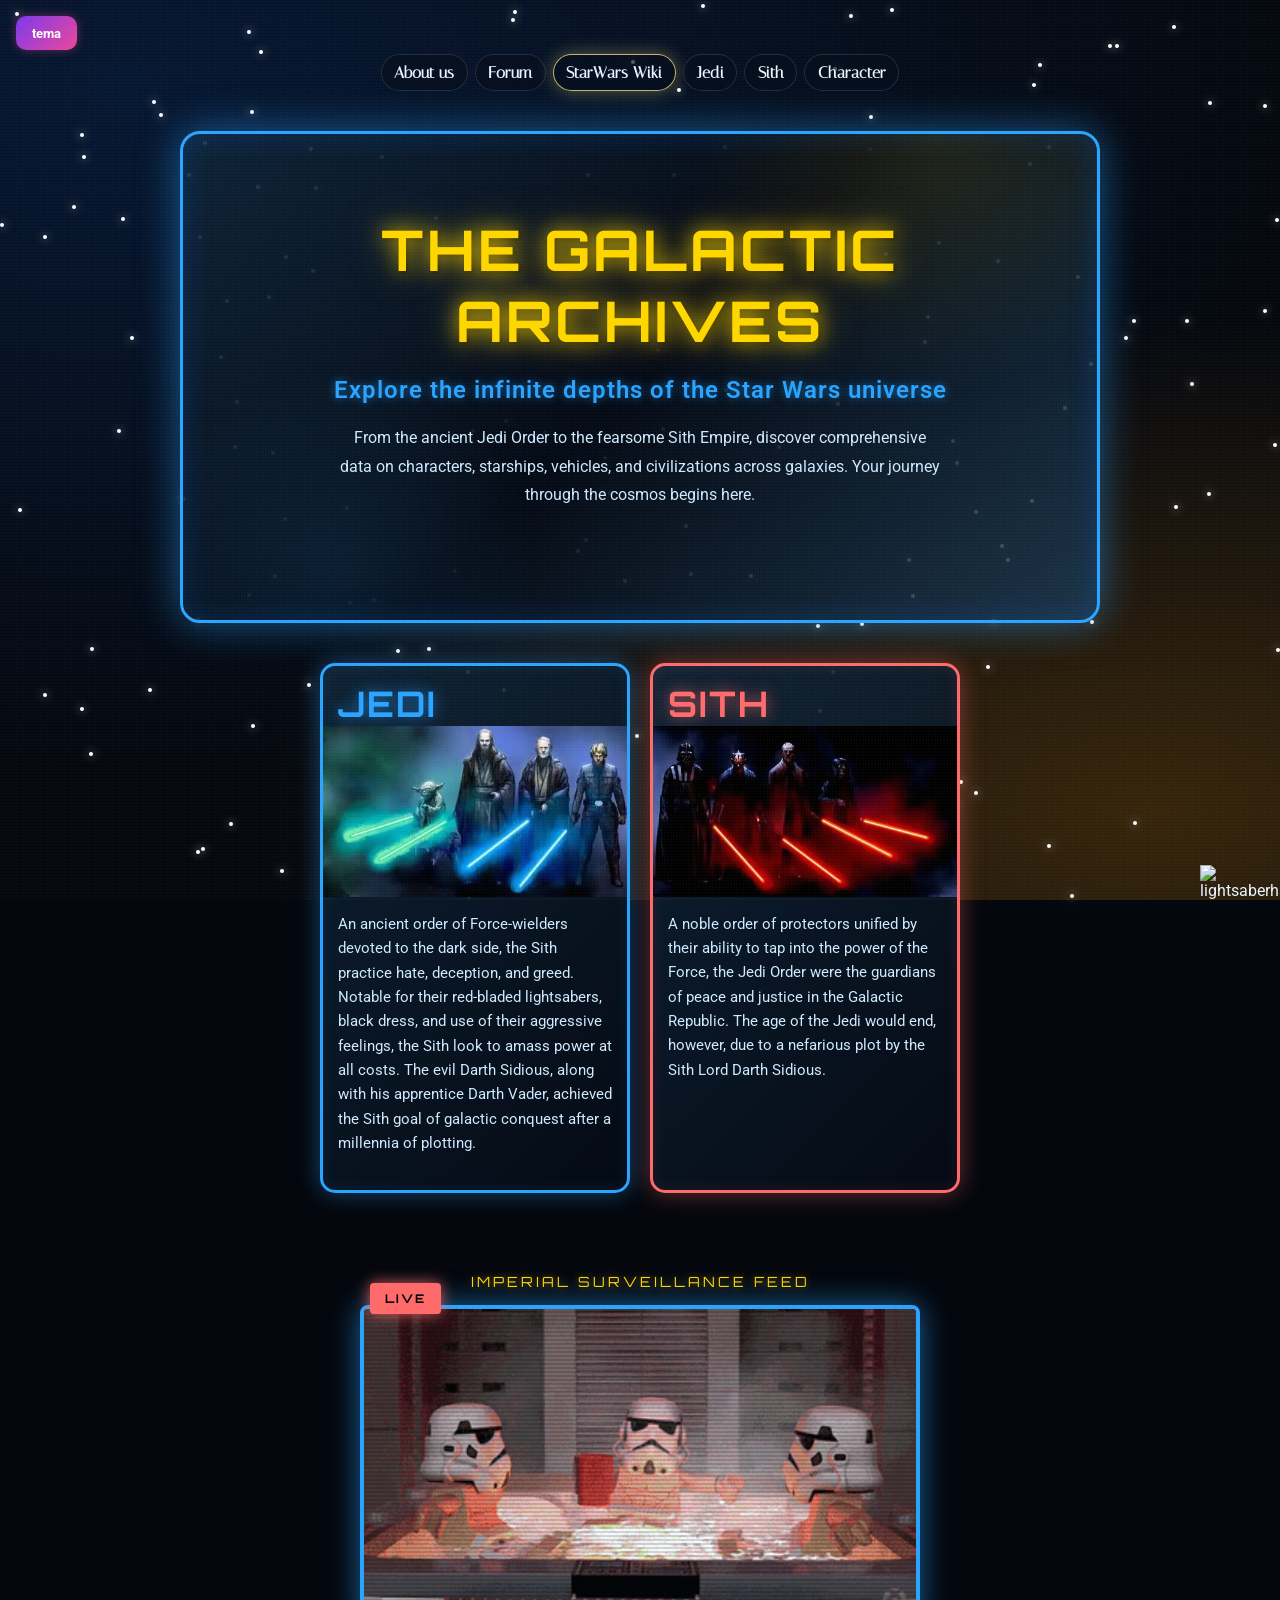
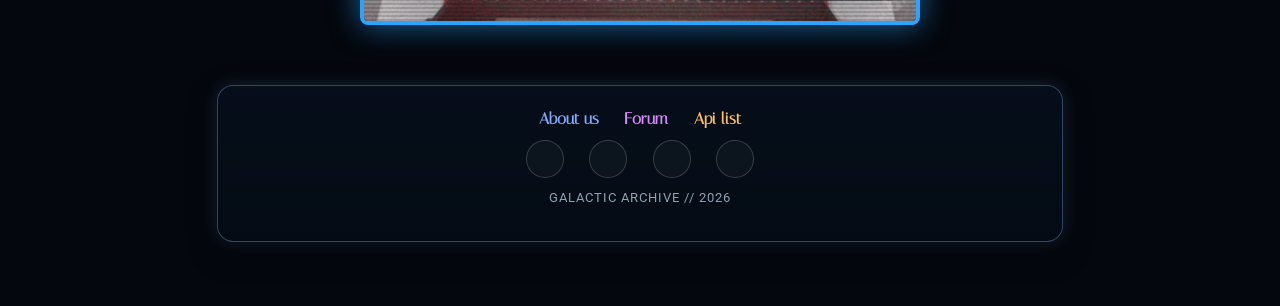
==== commit 203ecd74: "lagt till en tema knapp" ====
--- a/index.html
+++ b/index.html
@@ -11,8 +11,9 @@
     <link rel="stylesheet" href="css/theme.css" />
     <link rel="stylesheet" href="css/lightsaber.css" />
     <link rel="stylesheet" href="css/mailbox.css" />
+    <title>STARWARS WIKI</title>
+    <script src="javascript/theme-toggle.js" defer></script>
 
-    <title>STARWARS WIKI</title>
   </head>
   <body class="darkmode">
     <div id="stars"></div>
@@ -20,10 +21,13 @@
     <div id="saberdiv" class="saber-anchor">
       <div id="lightsaber"></div>
     </div>
+    <button id="themeToggle" class="theme-toggle-btn" type="button">
+   tema
+</button>
     <main class="page">
         <header class="site-header">
           <button class="menu-toggle">
-            <img src="img/starfighter.png" alt="" class="imgStarfighter">
+            <img src="img/starfighter.png" alt="meny" class="imgStarfighter">
           </button>
         <nav class="site-nav" aria-label="Main navigation">
           <a href="src/about.html" class="about">About us</a>
@@ -103,4 +107,4 @@
     </div>
   </body>
   <script type="module" src="javascript/navbar.js"></script>
-</html>
+</html>
--- a/css/style.css
+++ b/css/style.css
@@ -19,14 +19,7 @@
 
 }
 
-.lightmode{
-    background-color: transparent;
-    color: rgb(47, 249, 36);
-}
-.darkmode{
-    background-color: transparent;
-    color: rgb(247, 17, 17);
-}
+
 
 header {
     margin-top: 1rem;
@@ -427,4 +420,126 @@
     .leftcontent, .rightcontent {
         border-width: 2px;
     }
+}
+/* =========================
+   LIGHT MODE - STYLE.CSS
+========================= */
+
+body.lightmode {
+  color: #111827;
+}
+
+/* HERO */
+body.lightmode .hero-section {
+  background: linear-gradient(
+    135deg,
+    rgba(255, 255, 255, 0.92) 0%,
+    rgba(244, 247, 252, 0.96) 50%,
+    rgba(230, 239, 255, 0.92) 100%
+  );
+  border: 3px solid #2e67f8;
+  box-shadow:
+    0 0 32px rgba(46, 103, 248, 0.22),
+    inset 0 0 18px rgba(46, 103, 248, 0.08);
+}
+
+body.lightmode .hero-section::before {
+  background: radial-gradient(circle, rgba(255, 215, 0, 0.12) 0%, transparent 70%);
+}
+
+body.lightmode .hero-section::after {
+  background: radial-gradient(circle, rgba(46, 103, 248, 0.12) 0%, transparent 70%);
+}
+
+body.lightmode .hero-content {
+  color: #1f2937;
+}
+
+body.lightmode .hero-title {
+  color: #d4a200;
+  text-shadow:
+    0 0 12px rgba(255, 215, 0, 0.35),
+    0 0 24px rgba(255, 215, 0, 0.18),
+    1px 1px 2px rgba(255, 255, 255, 0.5);
+}
+
+body.lightmode .hero-subtitle {
+  color: #2e67f8;
+  text-shadow: 0 0 8px rgba(46, 103, 248, 0.22);
+}
+
+body.lightmode .hero-description {
+  color: #334155;
+}
+
+/* CONTENT WRAPPER */
+body.lightmode #contentwrapper {
+  color: #1f2937;
+}
+
+/* CARDS GENERAL */
+body.lightmode .leftcontent,
+body.lightmode .rightcontent {
+  background: linear-gradient(
+    135deg,
+    rgba(255, 255, 255, 0.95),
+    rgba(242, 246, 252, 0.95)
+  );
+  color: #1f2937;
+}
+
+/* JEDI CARD */
+body.lightmode .leftcontent {
+  border: 3px solid #2e67f8;
+  box-shadow:
+    0 0 20px rgba(46, 103, 248, 0.18),
+    inset 0 0 12px rgba(46, 103, 248, 0.05);
+}
+
+body.lightmode .leftcontent:hover {
+  border-color: #3b82f6;
+  box-shadow:
+    0 0 28px rgba(46, 103, 248, 0.28),
+    inset 0 0 14px rgba(46, 103, 248, 0.08);
+}
+
+body.lightmode .leftcontent h1 {
+  color: #2e67f8;
+  text-shadow: 0 0 10px rgba(46, 103, 248, 0.2);
+}
+
+/* SITH CARD */
+body.lightmode .rightcontent {
+  border: 3px solid #e05252;
+  box-shadow:
+    0 0 20px rgba(224, 82, 82, 0.15),
+    inset 0 0 12px rgba(224, 82, 82, 0.05);
+}
+
+body.lightmode .rightcontent:hover {
+  border-color: #ef4444;
+  box-shadow:
+    0 0 28px rgba(239, 68, 68, 0.24),
+    inset 0 0 14px rgba(239, 68, 68, 0.08);
+}
+
+body.lightmode .rightcontent h1 {
+  color: #e05252;
+  text-shadow: 0 0 10px rgba(224, 82, 82, 0.18);
+}
+
+/* TEXT IN CARDS */
+body.lightmode .leftcontent p,
+body.lightmode .rightcontent p {
+  color: #334155;
+}
+
+/* LINKS IN CARDS */
+body.lightmode #contentwrapper a {
+  color: inherit;
+}
+
+/* POPUP */
+body.lightmode #popup {
+  color: #111827;
 }
--- a/css/theme.css
+++ b/css/theme.css
@@ -22,8 +22,8 @@
   padding: 0;
 }
 
-html {
-  background-color: #04070d;
+html { 
+  background-color: inherit;
 }
 
 body {
@@ -34,13 +34,43 @@
   font-family: 'Exo 2', sans-serif;
   overflow-x: hidden;
   position: relative;
+  background-attachment: fixed;
+}
+body.darkmode {
+  color: var(--ink);
   background:
     radial-gradient(1200px 700px at 10% 10%, rgba(9, 52, 117, 0.35), transparent),
     radial-gradient(900px 500px at 90% 90%, rgba(255, 153, 0, 0.2), transparent),
     #04070d;
   background-attachment: fixed;
 }
-
+/* Darker panels in light mode */
+body.lightmode .hero-section,
+body.lightmode .leftcontent,
+body.lightmode .rightcontent,
+body.lightmode .card,
+body.lightmode .page-shell,
+body.lightmode .contentwrapper > div {
+  background: linear-gradient(
+    135deg,
+    rgba(40, 55, 75, 0.92),
+    rgba(20, 30, 45, 0.92)
+  );
+
+  color: #eaf4ff;
+
+  box-shadow:
+    0 10px 30px rgba(0,0,0,0.15),
+    0 0 20px rgba(46,103,248,0.15);
+}
+body.lightmode {
+  color: #111827;
+  background:
+    radial-gradient(1200px 700px at 10% 10%, rgba(46, 103, 248, 0.18), transparent),
+    radial-gradient(900px 500px at 90% 90%, rgba(255, 208, 77, 0.16), transparent),
+    #e6edf7;
+  background-attachment: fixed;
+}
 #stars {
   position: fixed;
   inset: 0;
@@ -135,12 +165,13 @@
   position: absolute;
   right: 0;  
   transform: rotate(-90deg);
+  transition: transform 0.6s ease-in-out;
 }
 
 .imgStarfighter.active{
+  animation: starfighterFly 1s ease forwards;
      transform: rotate(180deg);
 }
-
 
 }
 
@@ -342,6 +373,8 @@
     padding: 0.9rem;
   }
 
+  
+
 }
 
 .fa-tiktok{
@@ -366,4 +399,138 @@
 ::view-transition-group(*):not(site-header){
   animation: normal;
   animation-duration: 1s;
+}
+/* =========================
+   LIGHT MODE
+========================= */
+
+body.lightmode {
+  color: #111827;
+  background:
+    radial-gradient(1200px 700px at 10% 10%, rgba(46, 103, 248, 0.18), transparent),
+    radial-gradient(900px 500px at 90% 90%, rgba(255, 208, 77, 0.16), transparent),
+    #f4f6fb;
+  background-attachment: fixed;
+}
+
+body.lightmode .noise {
+  opacity: 0.04;
+}
+
+body.lightmode .star {
+  background-color: rgba(255, 255, 255, 0.9);
+  box-shadow: 0 0 8px rgba(46, 103, 248, 0.18);
+}
+
+/* Navbar */
+body.lightmode .site-nav a,
+body.lightmode .nav-links a {
+  color: #111827;
+  border: 1px solid rgba(17, 24, 39, 0.12);
+  background: rgba(255, 255, 255, 0.78);
+  box-shadow: 0 4px 14px rgba(17, 24, 39, 0.06);
+}
+
+body.lightmode .site-nav a:hover,
+body.lightmode .nav-links a:hover {
+  transform: translateY(-2px);
+}
+
+/* Mobilmeny */
+@media (max-width: 800px) {
+  body.lightmode .site-nav.active {
+    background:
+      radial-gradient(1200px 700px at 10% 10%, rgba(46, 103, 248, 0.12), transparent),
+      radial-gradient(900px 500px at 90% 90%, rgba(255, 208, 77, 0.12), transparent),
+      #f4f6fb;
+    border: 1px solid rgba(17, 24, 39, 0.08);
+    border-radius: 14px;
+    box-shadow: 0 10px 24px rgba(17, 24, 39, 0.12);
+  }
+}
+
+/* Footer */
+body.lightmode .footerWrapper,
+body.lightmode footer {
+  border: 1px solid rgba(46, 103, 248, 0.18);
+  background: linear-gradient(180deg, rgba(255, 255, 255, 0.92), rgba(245, 247, 252, 0.92));
+  box-shadow:
+    0 10px 28px rgba(17, 24, 39, 0.08),
+    0 0 18px rgba(46, 103, 248, 0.08);
+}
+
+body.lightmode .footerMeta {
+  color: #4b5563;
+}
+
+body.lightmode .socialLinkWrapper li {
+  border: 1px solid rgba(17, 24, 39, 0.12);
+  background: rgba(255, 255, 255, 0.72);
+}
+
+body.lightmode .socialLinkWrapper li:hover {
+  border-color: rgba(46, 103, 248, 0.4);
+  box-shadow: 0 0 14px rgba(46, 103, 248, 0.16);
+}
+
+/* Länkar i light mode behåller sina temafärger */
+body.lightmode .about { color: var(--nav-about); }
+body.lightmode .forum { color: var(--nav-forum); }
+body.lightmode .wiki { color: #b68a00; }
+body.lightmode .jedi { color: #159947; }
+body.lightmode .sith { color: #d14949; }
+body.lightmode .character { color: #d98200; }
+
+/* Active states i light mode */
+body.lightmode .site-nav .about.active {
+  border-color: rgba(131, 169, 255, 0.65);
+  box-shadow: 0 0 14px rgba(131, 169, 255, 0.2);
+}
+
+body.lightmode .site-nav .forum.active {
+  border-color: rgba(219, 135, 255, 0.65);
+  box-shadow: 0 0 14px rgba(219, 135, 255, 0.2);
+}
+
+body.lightmode .site-nav .wiki.active {
+  border-color: rgba(255, 210, 77, 0.8);
+  box-shadow: 0 0 14px rgba(255, 210, 77, 0.24);
+}
+
+body.lightmode .site-nav .jedi.active {
+  border-color: rgba(146, 255, 140, 0.8);
+  box-shadow: 0 0 14px rgba(146, 255, 140, 0.22);
+}
+
+body.lightmode .site-nav .sith.active {
+  border-color: rgba(255, 143, 143, 0.8);
+  box-shadow: 0 0 14px rgba(255, 143, 143, 0.22);
+}
+
+body.lightmode .site-nav .character.active {
+  border-color: rgba(255, 190, 92, 0.8);
+  box-shadow: 0 0 14px rgba(255, 190, 92, 0.22);
+}
+.theme-toggle-btn {
+  position: fixed;
+  top: 1rem;
+  left: 1rem;
+  z-index: 2000;
+  padding: 0.6rem 1rem;
+  border: none;
+  border-radius: 10px;
+  background: linear-gradient(135deg, #7c3aed, #ec4899);
+  color: white;
+  font-weight: bold;
+  cursor: pointer;
+  box-shadow: 0 0 10px rgba(236, 72, 153, 0.4);
+  transition: transform 0.2s ease;
+}
+
+.theme-toggle-btn:hover {
+  transform: scale(1.05);
+}
+
+body.lightmode .theme-toggle-btn {
+  background: linear-gradient(135deg, #2e67f8, #60a5fa);
 }
